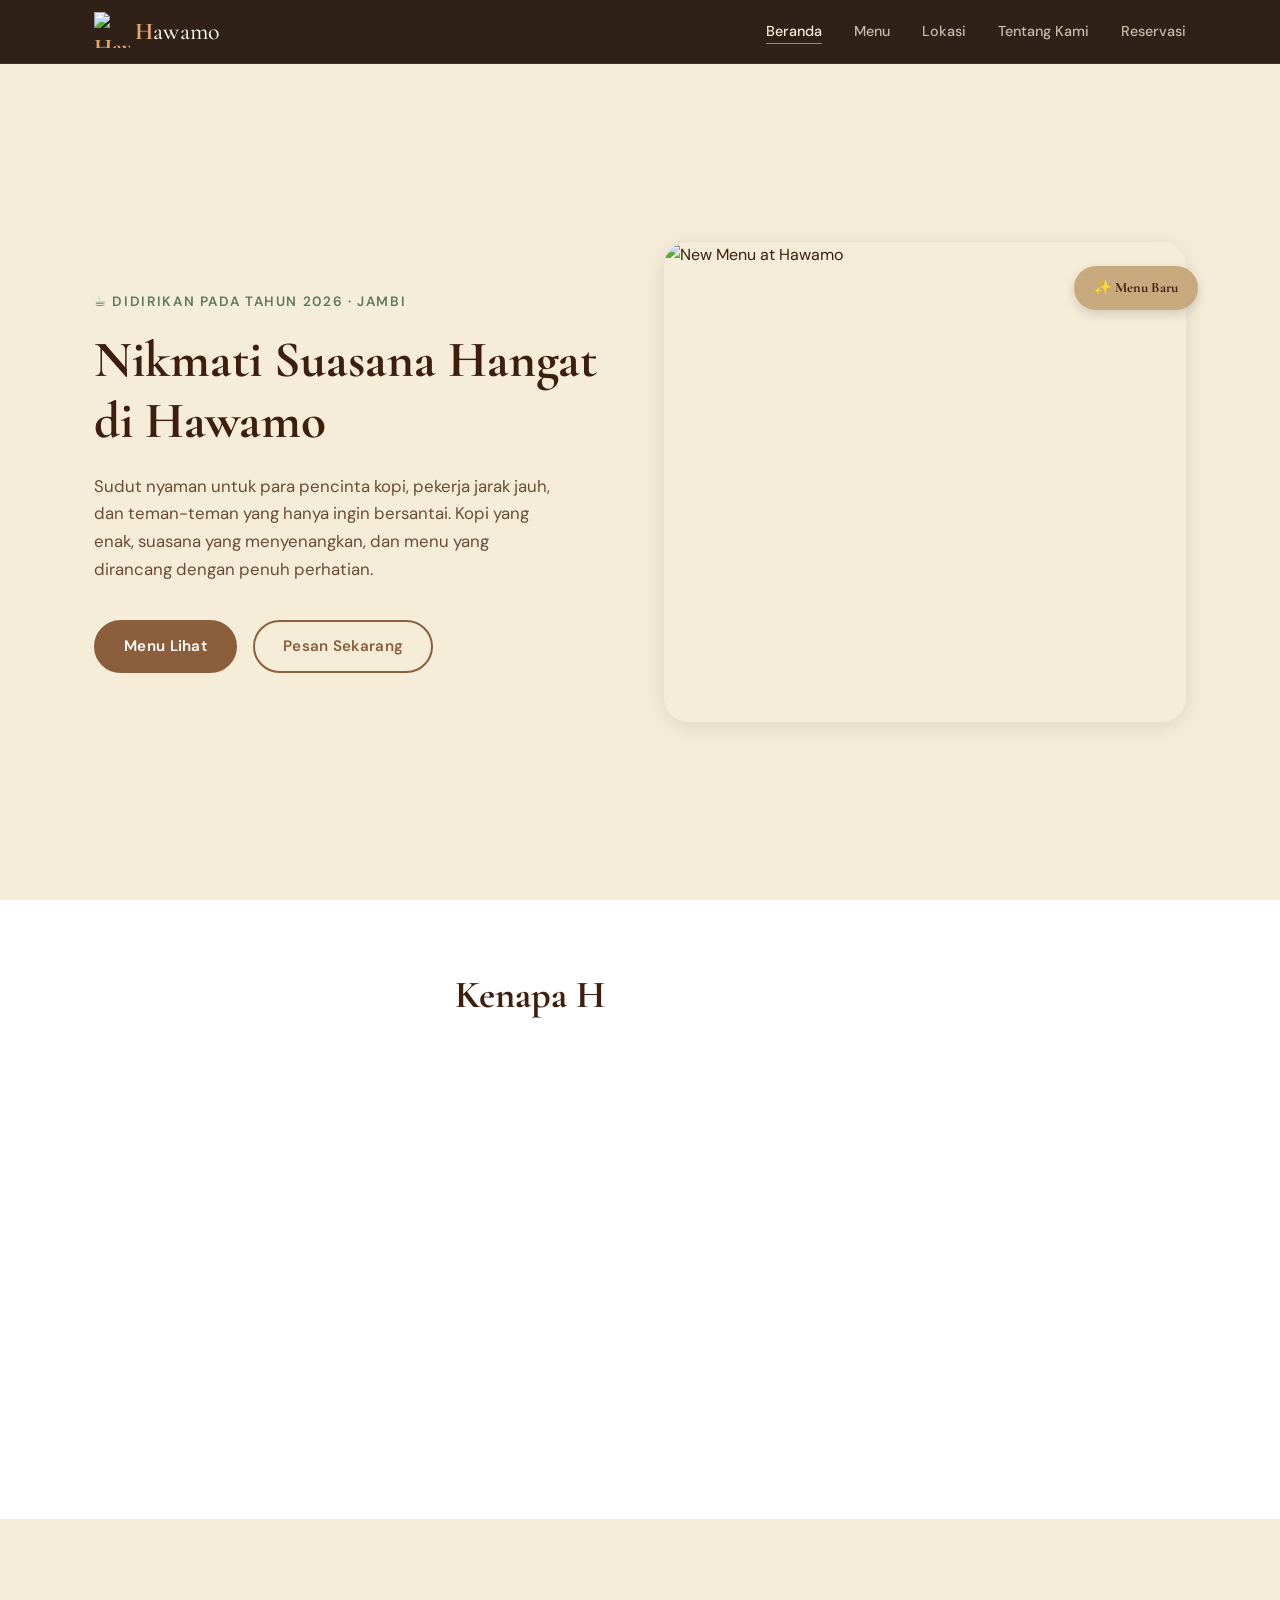
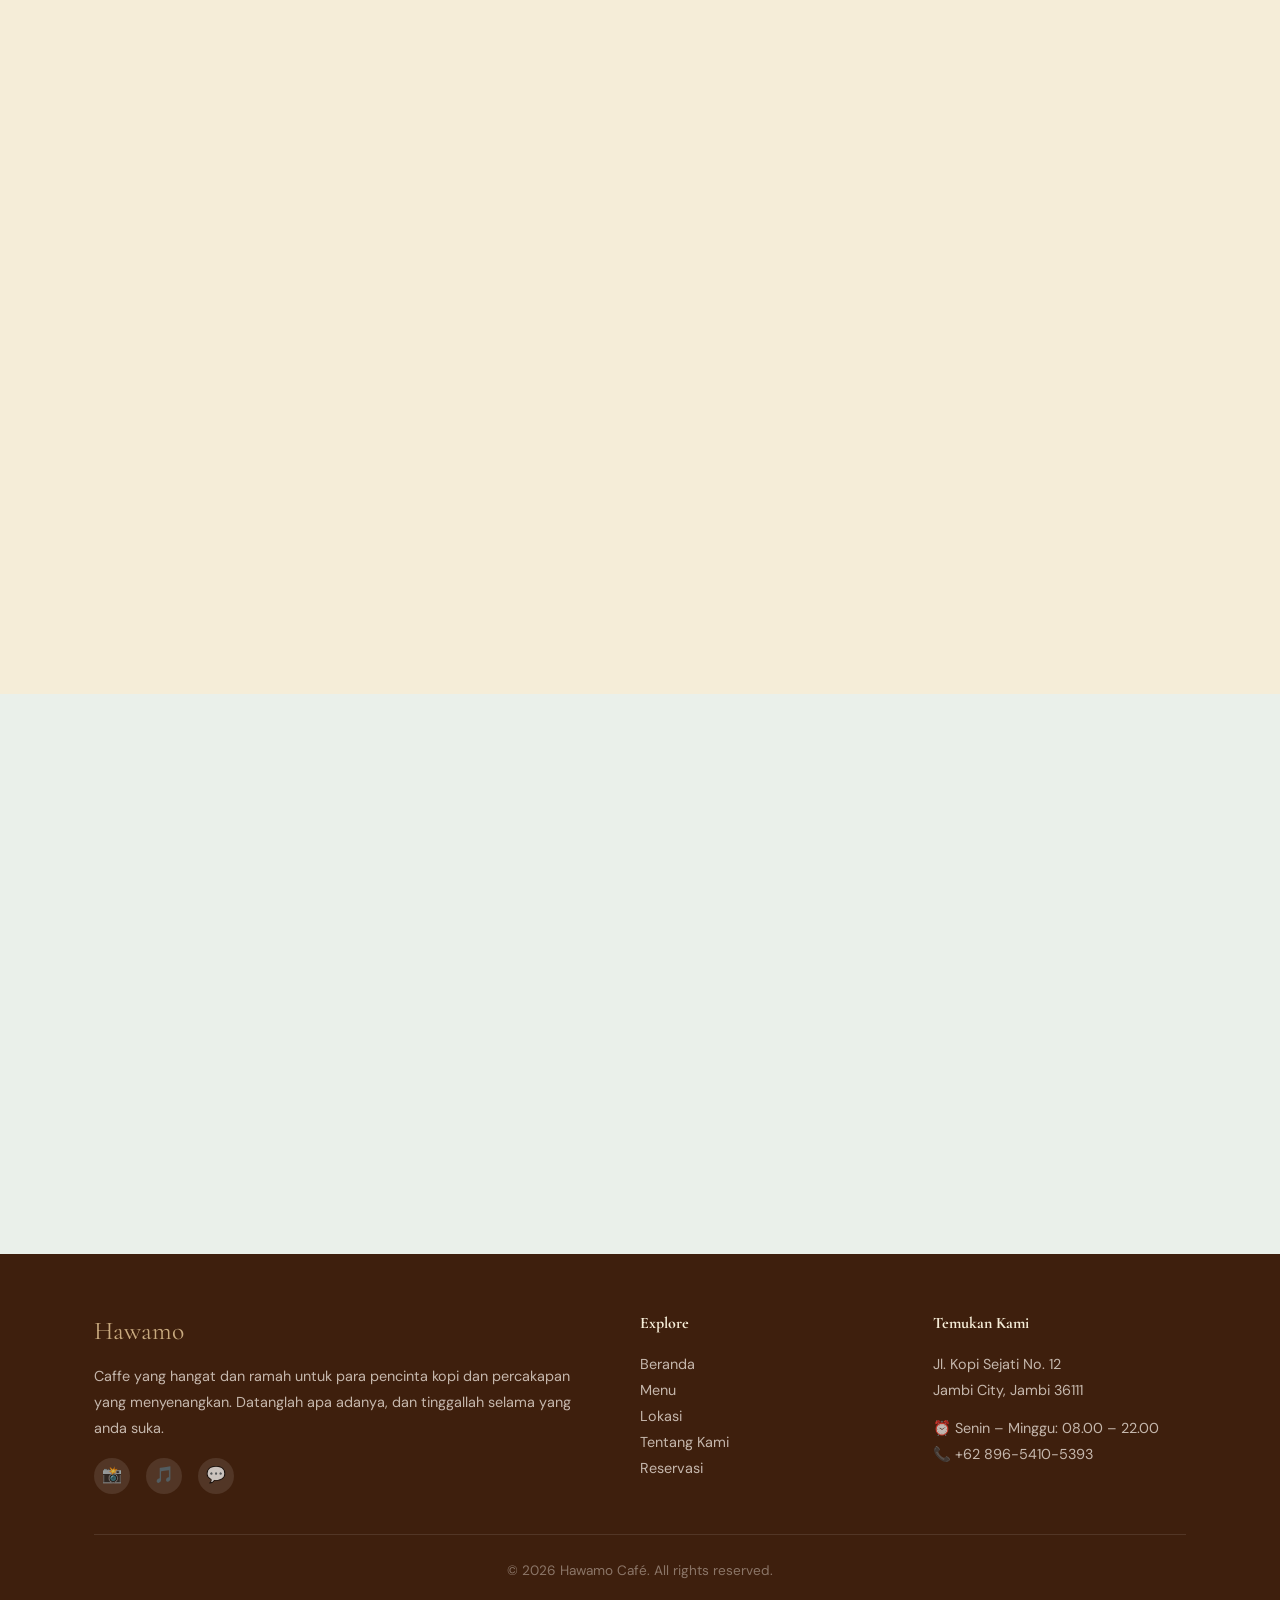
==== index.html @ 0315372f "Ubah bagian navbar" ====
<!DOCTYPE html>
<html lang="en">
<head>
  <meta charset="UTF-8" />
  <meta name="viewport" content="width=device-width, initial-scale=1.0" />
  <title>Hawamo Café — Home</title>
  <link rel="stylesheet" href="style.css" />
  <link rel="icon" href="assets/hawamo.png" type="icon">
  <link rel="preconnect" href="https://fonts.googleapis.com" />
  <link rel="preconnect" href="https://fonts.gstatic.com" crossorigin />
  <link href="https://fonts.googleapis.com/css2?family=Cormorant+Garamond:ital,wght@0,400;0,600;0,700;1,400;1,600&family=DM+Sans:wght@300;400;500&display=swap" rel="stylesheet" />

</head>
<body>

  <!-- ===========================
       NAVBAR
       =========================== -->
  <!-- NAVBAR -->
  <nav class="navbar">
    <div class="container">
      <a href="index.html" class="nav-brand">
        <img src="assets/Logo Navbar.png" alt="Hawamo-Logo" class="nav-logo">
        H<span>awamo</span></a>
      <ul class="nav-links">
        <li><a href="index.html">Beranda</a></li>
        <li><a href="menu.html">Menu</a></li>
        <li><a href="location.html">Lokasi</a></li>
        <li><a href="about.html">Tentang Kami</a></li>
        <li><a href="reservations.html">Reservasi</a></li>
      </ul>
      <button class="nav-toggle" aria-label="Toggle navigation">
        <span></span><span></span><span></span>
      </button>
    </div>
  </nav>
  <!-- ===========================
       HERO SECTION
       =========================== -->
  <section style="background: var(--cream);">
    <div class="hero">
      <!-- Left: Text content -->
      <div class="hero-text">
        <p class="eyebrow">☕ Didirikan pada tahun 2026 · Jambi</p>
        <h1>Nikmati Suasana Hangat di Hawamo</h1>
        <p>Sudut nyaman untuk para pencinta kopi, pekerja jarak jauh, dan teman-teman yang hanya ingin bersantai. Kopi yang enak, suasana yang menyenangkan, dan menu yang dirancang dengan penuh perhatian.</p>
        <div class="hero-actions">
          <a href="menu.html" class="btn btn-primary">Menu Lihat</a>
          <a href="reservations.html" class="btn btn-outline">Pesan Sekarang</a>
        </div>
      </div>

      <!-- Right: Hero image -->
      <div class="hero-image">
        <!-- Placeholder image using a warm gradient tile -->
        <img
          src="https://images.unsplash.com/photo-1495474472287-4d71bcdd2085?w=700&q=80"
          alt="New Menu at Hawamo"
          loading="lazy"
        />
        <span class="hero-badge">✨ Menu Baru</span>
      </div>
    </div>
  </section>

  <!-- ===========================
       WHY CHOOSE HAWAMO
       =========================== -->
  <section class="section why-section">
    <div class="container">
      <h2 class="section-title reveal">Kenapa Harus Hawamo?</h2>
      <p class="section-subtitle reveal">Tiga alasan mengapa tamu kami terus kembali.</p>

      <div class="why-grid">
        <div class="why-card reveal">
          <div class="why-icon">☕</div>
          <h3>Kopi Berkualitas</h3>
          <p>Kami menggunakan biji kopi single-origin dari perkebunan lokal di Indonesia dan memanggangnya segar. Setiap cangkir diracik oleh barista terlatih kami untuk menghasilkan seduhan yang selalu prima.</p>
        </div>
        <div class="why-card reveal">
          <div class="why-icon">🛋️</div>
          <h3>Tempat Yang Nyaman</h3>
          <p>Baik Anda membutuhkan sudut tenang untuk bekerja serius atau bilik nyaman untuk mengobrol panjang, ruang dalam dan luar ruangan kami dirancang untuk membuat anda merasa seperti di rumah.</p>
        </div>
        <div class="why-card reveal">
          <div class="why-icon">🤵‍♂️</div>
          <h3>Pelayanan Yang Hangat</h3>
          <p>Pelayanan yang hangat dan penuh perhatian menjadi bagian dari pengalaman yang kami hadirkan. Kami siap memastikan setiap kunjungan Anda terasa nyaman, berkesan, dan selalu ingin diulangi.</p>
        </div>
      </div>
    </div>
  </section>

  <!-- ===========================
       FEATURED MENU
       =========================== -->
  <section class="section" style="background: var(--cream);">
    <div class="container">
      <h2 class="section-title reveal">Menu Unggulan</h2>
      <p class="section-subtitle reveal">Beberapa menu favorit yang selalu dipesan ulang oleh pelanggan kami.</p>

      <div class="menu-grid">
        <!-- Card 1 -->
        <div class="menu-card reveal">
          <img
            src="https://images.unsplash.com/photo-1509042239860-f550ce710b93?w=500&q=70"
            alt="Hawamo Signature Latte"
          />
          <div class="menu-card-body">
            <h3>Hawamo Signature Latte</h3>
            <p>Espresso dengan susu kukus dan saus karamel. Favorit kami sepanjang hari..</p>
            <span class="menu-price">Rp 35.000</span>
          </div>
        </div>

        <!-- Card 2 -->
        <div class="menu-card reveal">
          <img
            src="https://jakartapowdersupply.com/wp-content/uploads/2024/09/minuman-red-velvet-2.jpg"
            alt="Red Velvet Velvet Cream"
          />
          <div class="menu-card-body">
            <h3>Red Velvet Velvet Cream</h3>
            <p>Sensasi rasa kue red velvet yang mewah dengan sentuhan rasa cokelat tipis dan vanila, disajikan hangat atau dingin dengan tekstur yang creamy.</p>
            <span class="menu-price">Rp 36.000</span>
          </div>
        </div>

        <!-- Card 3 -->
        <div class="menu-card reveal">
          <img
            src="https://asset-a.grid.id/crop/0x0:0x0/700x465/photo/2020/01/22/1100494919.jpg"
            alt="Chicken Pesto Toast"
          />
          <div class="menu-card-body">
            <h3>Roti Panggang Ayam Pesto</h3>
            <p>Roti sourdough panggang dengan pesto herbal, irisan ayam, dan tomat ceri.</p>
            <span class="menu-price">Rp 45.000</span>
          </div>
        </div>
      </div>

      <div style="text-align:center; margin-top: 40px;">
        <a href="menu.html" class="btn btn-outline reveal">Lihat Menu Lengkap</a>
      </div>
    </div>
  </section>

  <!-- ===========================
       TESTIMONIALS
       =========================== -->
  <section class="section testimonials-section">
    <div class="container">
      <h2 class="section-title reveal">Apa Kata Para Tamu Kami</h2>
      <p class="section-subtitle reveal">Kata-kata jujur ​​dari pelanggan tetap.</p>

      <div class="testimonials-grid">
        <div class="testimonial-card reveal">
          <div class="stars">★★★★★</div>
          <p>"Hawamo telah menjadi tempat kerja favorit saya. Wi-Fi-nya cepat, kopinya enak sekali, dan stafnya selalu membuat saya merasa disambut dengan baik."</p>
          <div class="testimonial-author">
            <div class="author-avatar">R</div>
            <div>
              <div class="author-name">Rizky Pratama</div>
              <div class="author-sub">Remote worker</div>
            </div>
          </div>
        </div>

        <div class="testimonial-card reveal">
          <div class="stars">★★★★★</div>
          <p>"Matcha latte terbaik di kota — tak perlu diragukan lagi. Area luar ruangan yang nyaman sangat cocok untuk pagi yang sejuk. Saya mengajak teman-teman ke sini setiap akhir pekan."</p>
          <div class="testimonial-author">
            <div class="author-avatar">S</div>
            <div>
              <div class="author-name">Sari Dewi</div>
              <div class="author-sub">Regular guest</div>
            </div>
          </div>
        </div>

        <div class="testimonial-card reveal">
          <div class="stars">★★★★☆</div>
          <p>"Cold brew gula merahnya benar-benar bikin ketagihan. Menu makanannya juga terus bertambah — banyak sekali menu baru yang enak di musim ini!"</p>
          <div class="testimonial-author">
            <div class="author-avatar">A</div>
            <div>
              <div class="author-name">Ahmad Fauzi</div>
              <div class="author-sub">Food blogger</div>
            </div>
          </div>
        </div>
      </div>
    </div>
  </section>

  <!-- ===========================
       FOOTER
       =========================== -->
  <footer>
    <div class="container">
      <div class="footer-grid">
        <!-- Brand column -->
        <div>
          <div class="footer-brand-name">Hawamo</div>
          <p>Caffe yang hangat dan ramah untuk para pencinta kopi dan percakapan yang menyenangkan. Datanglah apa adanya, dan tinggallah selama yang anda suka.</p>
          <div class="social-links">
            <a href="#" aria-label="Instagram">📸</a>
            <a href="#" aria-label="TikTok">🎵</a>
            <a href="#" aria-label="WhatsApp">💬</a>
          </div>
        </div>

        <!-- Quick links -->
        <div>
          <h4>Explore</h4>
          <ul>
            <li><a href="index.html">Beranda</a></li>
            <li><a href="menu.html">Menu</a></li>
            <li><a href="location.html">Lokasi</a></li>
            <li><a href="about.html">Tentang Kami</a></li>
            <li><a href="reservations.html">Reservasi</a></li>
          </ul>
        </div>

        <!-- Contact info -->
        <div>
          <h4>Temukan Kami</h4>
          <p>Jl. Kopi Sejati No. 12<br/>Jambi City, Jambi 36111</p>
          <p style="margin-top:12px;">⏰ Senin – Minggu: 08.00 – 22.00</p>
          <p>📞 +62 896-5410-5393</p>
        </div>
      </div>

      <hr class="footer-divider" />
      <p class="footer-copy">© 2026 Hawamo Café. All rights reserved.</p>
    </div>
  </footer>

  <script src="script.js"></script>
</body>
</html>
---- style.css ----
/* ===========================
   HAWAMO CAFE — style.css
   Global styles, variables, layout
   =========================== */

/* --- Google Fonts --- */
@import url('https://fonts.googleapis.com/css2?family=Playfair+Display:wght@400;600;700&family=DM+Sans:wght@300;400;500;600&display=swap');

/* --- CSS Variables / Design Tokens --- */
:root {
  --cream:        #FFF8F1;
  --espresso:     #3E1F0D;
  --coffee:       #8B5E3C;
  --latte:        #C8A97E;
  --sage:         #5C7A5C;
  --sage-light:   #EAF0EA;
  --white:        #FFFFFF;
  --card-shadow:  0 4px 20px rgba(62, 31, 13, 0.10);
  --card-hover:   0 8px 32px rgba(62, 31, 13, 0.18);
  --radius:       12px;
  --radius-sm:    8px;
  /* --- Palet Warna Utama --- */
  --brown-deep:    #1E1008;   /* Hitam kopi, dipakai sebagai warna gelap utama */
  --brown-warm:    #5C2E0E;   /* Coklat kopi medium, untuk elemen brand */
  --brown-mid:     #8B4A1C;   /* Coklat tengah, untuk hover dan border */
  --amber:         #C8813A;   /* Aksen amber/emas, warna aksen utama */
  --amber-light:   #E4A96A;   /* Amber muda, untuk hover state aksen */
  --cream:         #F5EDD8;   /* Krem hangat, background utama halaman terang */
  --cream-dark:    #EDE0C4;   /* Krem lebih gelap, untuk section bergantian */
  --ivory:         #FBF7EF;   /* Putih gading, untuk card di atas background krem */
  --charcoal:      #2C1A0E;   /* Charcoal coklat, teks utama */
  --charcoal-soft: #4A3728;   /* Charcoal lebih lunak, untuk teks sekunder */
  --warm-gray:     #8C7B6B;   /* Abu hangat, untuk placeholder dan metadata */

  /* --- Warna Semantik (untuk komponen spesifik) --- */
  --section-dark-bg:  #1E1008;   /* Background section gelap (hero, featured, dsb) */
  --section-dark-text: #F5EDD8;  /* Teks di atas background gelap */
  --card-bg:          var(--ivory);
  --card-shadow:      0 4px 24px rgba(30, 16, 8, 0.10);
  --card-shadow-hover:0 12px 40px rgba(30, 16, 8, 0.18);
  --font-display: 'Cormorant Garamond', Georgia, serif;
  --font-body:    'DM Sans', system-ui, sans-serif;

  --nav-h:        64px;
}

/* --- Reset & Base --- */
*, *::before, *::after { box-sizing: border-box; margin: 0; padding: 0; }

html { scroll-behavior: smooth; }

body {
  font-family: var(--font-body);
  background-color: var(--cream);
  color: var(--espresso);
  line-height: 1.65;
  font-size: 16px;
}

img { display: block; width: 100%; object-fit: cover; }

a { text-decoration: none; color: inherit; }

ul { list-style: none; }

/* --- Typography helpers --- */
.display-font { font-family: var(--font-display); }

h1, h2, h3 { font-family: var(--font-display); line-height: 1.2; }

h1 { font-size: clamp(2rem, 5vw, 3.2rem); }
h2 { font-size: clamp(1.6rem, 3.5vw, 2.4rem); }
h3 { font-size: 1.2rem; }

p { color: #6B4C35; }

/* --- Buttons --- */
.btn {
  display: inline-block;
  padding: 12px 28px;
  border-radius: 50px;
  font-family: var(--font-body);
  font-size: 0.95rem;
  font-weight: 600;
  cursor: pointer;
  border: 2px solid transparent;
  transition: all 0.25s ease;
  letter-spacing: 0.02em;
}

.btn-primary {
  background: var(--coffee);
  color: var(--white);
  border-color: var(--coffee);
}
.btn-primary:hover {
  background: var(--espresso);
  border-color: var(--espresso);
  transform: translateY(-2px);
}

.btn-outline {
  background: transparent;
  color: var(--coffee);
  border-color: var(--coffee);
}
.btn-outline:hover {
  background: var(--coffee);
  color: var(--white);
  transform: translateY(-2px);
}

.btn-sage {
  background: var(--sage);
  color: var(--white);
  border-color: var(--sage);
}
.btn-sage:hover {
  background: #4A6449;
  border-color: #4A6449;
  transform: translateY(-2px);
}

/* --- Section wrapper --- */
.section {
  padding: 72px 0;
}
.container_firsh{
  max-width: 1140px;
  margin: 0 auto;
  padding: 0 24px;
}
.container {
  max-width: 1140px;
  margin: 0 auto;
  padding: 0 24px;
}

.section-title {
  text-align: center;
  margin-bottom: 12px;
}
.section-subtitle {
  text-align: center;
  color: #9A7055;
  margin-bottom: 48px;
  font-size: 1rem;
}

/* ===========================
   NAVBAR
   =========================== */
.navbar {
  position: sticky;
  top: 0;
  z-index: 1000;
  height: var(--nav-h);
  background-color: rgba(30, 16, 8, 0.92);
  backdrop-filter: blur(12px);
  border-bottom: 1px solid rgba(200, 129, 58, 0.15);
  display: flex;
  align-items: center;
}

.navbar .container {
  display: flex;
  align-items: center;
  justify-content: space-between;
  width: 100%;
}

.nav-brand {
  display: flex;
  font-family: var(--font-display);
  font-size: 1.5rem;
  font-weight: 700;
  color: var(--amber-light);
  letter-spacing: 0.01em;
}
.nav-logo{
  width: 36px;
  height: 36px;
  margin-right: 5px;
  object-fit: contain;
}
.nav-brand span { 
  color: var(--white); 
  font-weight: 450;
}

.nav-links {
  display: flex;
  gap: 32px;
  align-items: center;
}

.nav-links a {
  font-size: 0.9rem;
  font-weight: 500;
  color: rgba(245, 237, 216, 0.75);
  position: relative;
  padding-bottom: 4px;
  transition: color 0.2s;
}
/* Underline hover effect */
.nav-links a::after {
  content: '';
  position: absolute;
  bottom: 0; 
  left: 0;
  width: 100%; 
  height: 1px;
  background: var(--amber);
  border-radius: 1px;
  transition: transform 0.25s ease;
  transform: scaleX(0);
  transform-origin: center;
}
.nav-links a:hover,
.nav-links a.active { color: var(--cream); }
.nav-links a:hover::after,
.nav-links a.active::after { transform: scaleX(1); }

/* Hamburger (mobile) */
.nav-toggle {
  display: none;
  flex-direction: column;
  gap: 5px;
  cursor: pointer;
  padding: 6px;
  background: none;
  border: none;
}
.nav-toggle span {
  display: block;
  width: 24px; height: 2px;
  background: var(--espresso);
  border-radius: 2px;
  transition: all 0.3s ease;
}

/* ===========================
   HERO (index.html)
   =========================== */
.hero {
  min-height: calc(100vh - var(--nav-h));
  display: grid;
  grid-template-columns: 1fr 1fr;
  align-items: center;
  gap: 48px;
  padding: 80px 24px;
  max-width: 1140px;
  margin: 0 auto;
}

.hero-text { animation: fadeInUp 0.7s ease both; }
.hero-text .eyebrow {
  font-size: 0.85rem;
  font-weight: 600;
  letter-spacing: 0.12em;
  text-transform: uppercase;
  color: var(--sage);
  margin-bottom: 16px;
}
.hero-text h1 { margin-bottom: 20px; color: var(--espresso); }
.hero-text p  { margin-bottom: 36px; font-size: 1.05rem; max-width: 460px; }

.hero-actions { display: flex; gap: 16px; flex-wrap: wrap; }

.hero-image {
  animation: fadeInRight 0.9s ease both;
  position: relative;
}
.hero-image img {
  border-radius: 24px;
  height: 480px;
  object-fit: cover;
  box-shadow: var(--card-shadow);
}
/* "New Menu" badge */
.hero-badge {
  position: absolute;
  top: 24px; right: -12px;
  background: var(--latte);
  color: var(--espresso);
  font-family: var(--font-display);
  font-size: 0.9rem;
  font-weight: 700;
  padding: 10px 20px;
  border-radius: 50px;
  box-shadow: 0 4px 12px rgba(0,0,0,0.15);
  white-space: nowrap;
}

/* ===========================
   WHY CHOOSE (index.html)
   =========================== */
.why-section { background: var(--white); }

.why-grid {
  display: grid;
  grid-template-columns: repeat(3, 1fr);
  gap: 28px;
}

.why-card {
  background: var(--cream);
  border-radius: var(--radius);
  padding: 36px 28px;
  text-align: center;
  transition: transform 0.25s, box-shadow 0.25s;
}
.why-card:hover {
  transform: translateY(-6px);
  box-shadow: var(--card-hover);
}
.why-icon {
  font-size: 2.4rem;
  margin-bottom: 16px;
}
.why-card h3 { margin-bottom: 10px; }

/* ===========================
   MENU CARDS (shared)
   =========================== */
.menu-grid {
  display: grid;
  grid-template-columns: repeat(3, 1fr);
  gap: 28px;
}

.menu-card {
  background: var(--white);
  border-radius: var(--radius);
  overflow: hidden;
  box-shadow: var(--card-shadow);
  transition: transform 0.25s, box-shadow 0.25s;
}
.menu-card:hover {
  transform: translateY(-6px);
  box-shadow: var(--card-hover);
}
.menu-card img {
  height: 200px;
  object-fit: cover;
}
.menu-card-body {
  padding: 20px;
}
.menu-card-body h3 { margin-bottom: 6px; }
.menu-card-body p  { font-size: 0.9rem; margin-bottom: 12px; }
.menu-price {
  font-family: var(--font-display);
  font-size: 1.1rem;
  font-weight: 700;
  color: var(--coffee);
}

/* ===========================
   TESTIMONIALS (index.html)
   =========================== */
.testimonials-section { background: var(--sage-light); }

.testimonials-grid {
  display: grid;
  grid-template-columns: repeat(3, 1fr);
  gap: 24px;
}
.testimonial-card {
  background: var(--white);
  border-radius: var(--radius);
  padding: 28px;
  box-shadow: var(--card-shadow);
}
.testimonial-card .stars { color: var(--latte); margin-bottom: 12px; font-size: 1.1rem; }
.testimonial-card p { font-size: 0.95rem; margin-bottom: 16px; }
.testimonial-author {
  display: flex;
  align-items: center;
  gap: 12px;
}
.author-avatar {
  width: 40px; height: 40px;
  border-radius: 50%;
  background: var(--latte);
  display: flex; align-items: center; justify-content: center;
  font-family: var(--font-display);
  font-weight: 700;
  color: var(--espresso);
  flex-shrink: 0;
}
.author-name { font-weight: 600; font-size: 0.9rem; }
.author-sub  { font-size: 0.8rem; color: #9A7055; }

/* ===========================
   FOOTER
   =========================== */
footer {
  background: var(--espresso);
  color: rgba(255,248,241,0.8);
  padding: 56px 0 28px;
}
.footer-grid {
  display: grid;
  grid-template-columns: 2fr 1fr 1fr;
  gap: 40px;
  margin-bottom: 40px;
}
footer h4 {
  font-family: var(--font-display);
  color: var(--cream);
  margin-bottom: 16px;
  font-size: 1rem;
}
.footer-brand-name {
  font-family: var(--font-display);
  font-size: 1.6rem;
  color: var(--latte);
  margin-bottom: 12px;
}
footer p, footer li { font-size: 0.9rem; line-height: 1.8; color: rgba(255,248,241,0.7); }
footer a { color: rgba(255,248,241,0.7); transition: color 0.2s; }
footer a:hover { color: var(--latte); }
.social-links { display: flex; gap: 16px; margin-top: 16px; }
.social-links a {
  width: 36px; height: 36px;
  background: rgba(255,255,255,0.1);
  border-radius: 50%;
  display: flex; align-items: center; justify-content: center;
  font-size: 1rem;
  transition: background 0.2s;
}
.social-links a:hover { background: var(--coffee); }
.footer-divider {
  border: none;
  border-top: 1px solid rgba(255,255,255,0.1);
  margin-bottom: 24px;
}
.footer-copy { text-align: center; font-size: 0.85rem; color: rgba(255,248,241,0.4); }

/* ===========================
   PAGE HEADER (inner pages)
   =========================== */
.page-header {
  background: linear-gradient(135deg, var(--espresso) 0%, #5C2E10 100%);
  color: var(--cream);
  text-align: center;
  padding: 72px 24px;
}
.page-header h1 { color: var(--cream); margin-bottom: 12px; }
.page-header p  { color: rgba(255,248,241,0.75); font-size: 1.05rem; }

/* ===========================
   MENU PAGE
   =========================== */
.filter-bar {
  display: flex;
  gap: 12px;
  justify-content: center;
  flex-wrap: wrap;
  margin-bottom: 48px;
}
.filter-btn {
  padding: 8px 22px;
  border-radius: 50px;
  border: 2px solid var(--coffee);
  background: transparent;
  color: var(--coffee);
  font-family: var(--font-body);
  font-size: 0.9rem;
  font-weight: 500;
  cursor: pointer;
  transition: all 0.2s;
}
.filter-btn:hover,
.filter-btn.active {
  background: var(--coffee);
  color: var(--white);
}

/* hide cards when filtered */
.menu-card[hidden] { display: none; }

/* ===========================
   LOCATION PAGE
   =========================== */
.map-container.image-map-wrapper {
  border-radius: var(--radius);
  overflow: hidden;
  box-shadow: var(--card-shadow);
  height: 400px;
  background: #e9e3db;
  display: flex; align-items: center; justify-content: center;
  color: #9A7055;
  font-family: var(--font-display);
  font-size: 1.1rem;
  border: 2px dashed var(--latte);
  margin-bottom: 56px;
}

.image-map {
  width: 100%;
  height: 100%;
  object-fit: cover;
  display: block;
}

.pin-1,
.pin-2,
.pin-3 {
  position: absolute;
  z-index: 5;
  padding: 0;
  border: none;
  background: transparent;
  color: #d93025;
  font-size: 36px;
  line-height: 1;
  cursor: pointer;
  transform: translate(-50%, -100%);
  transition: transform 0.25s ease, filter 0.25s ease;
  filter: drop-shadow(0 6px 8px rgba(0, 0, 0, 0.28));
}

.pin-1:hover,
.pin-2:hover,
.pin-3:hover {
  transform: translate(-50%, -120%);
  filter: drop-shadow(0 10px 12px rgba(0, 0, 0, 0.35));
}

.pin-label {
  position: absolute;
  left: 50%;
  top: 100%;
  transform: translateX(-50%);
  margin-top: 6px;
  background: var(--white);
  color: var(--espresso);
  font-family: var(--font-body);
  font-size: 0.78rem;
  font-weight: 600;
  white-space: nowrap;
  padding: 5px 10px;
  border-radius: 999px;
  box-shadow: var(--card-shadow);
  opacity: 0;
  pointer-events: none;
  transition: opacity 0.2s ease, margin-top 0.2s ease;
}

.pin-1:hover .pin-label,
.pin-2:hover .pin-label,
.pin-3:hover .pin-label {
  opacity: 1;
  margin-top: 10px;
}

.pin-1 {
  top: 31%;
  left: 61%;
}

.pin-2 {
  top: 24%;
  left: 44%;
}

.pin-3 {
  top: 65%;
  left: 36%;
}
.area-grid {
  display: grid;
  grid-template-columns: repeat(4, 1fr);
  gap: 20px;
  margin-bottom: 56px;
}
.area-card {
  background: var(--white);
  border-radius: var(--radius);
  padding: 28px 20px;
  text-align: center;
  box-shadow: var(--card-shadow);
  cursor: pointer;
  transition: transform 0.25s, box-shadow 0.25s;
}
.area-card:hover {
  transform: translateY(-5px);
  box-shadow: var(--card-hover);
}
.area-icon { font-size: 2.2rem; margin-bottom: 12px; }
.area-card h3 { font-size: 1rem; }

.info-grid {
  display: grid;
  grid-template-columns: repeat(3, 1fr);
  gap: 24px;
  align-items: start;
}
.info-card {
  background: var(--white);
  border-radius: var(--radius);
  padding: 28px;
  box-shadow: var(--card-shadow);
}
.info-card .info-icon { font-size: 1.8rem; margin-bottom: 12px; }
.info-card h3 { margin-bottom: 12px; font-size: 1.05rem; }
.info-card p, .info-card li { font-size: 0.9rem; line-height: 1.8; }

/* --- Modal --- */
.modal-overlay {
  position: fixed;
  inset: 0;
  background: rgba(30, 10, 0, 0.55);
  display: flex; align-items: center; justify-content: center;
  z-index: 9999;
  opacity: 0;
  pointer-events: none;
  transition: opacity 0.25s;
}
.modal-overlay.open {
  opacity: 1;
  pointer-events: all;
}
.modal {
  background: var(--white);
  border-radius: var(--radius);
  padding: 40px;
  max-width: 480px;
  width: calc(100% - 48px);
  position: relative;
  transform: translateY(16px);
  transition: transform 0.25s;
}
.modal-overlay.open .modal { transform: translateY(0); }
.modal-close {
  position: absolute;
  top: 16px; right: 16px;
  background: var(--cream);
  border: none;
  width: 32px; height: 32px;
  border-radius: 50%;
  font-size: 1.1rem;
  cursor: pointer;
  display: flex; align-items: center; justify-content: center;
  transition: background 0.2s;
}
.modal-close:hover { background: #eadfd5; }
.modal-icon  { font-size: 2.5rem; margin-bottom: 16px; }
.modal h3    { margin-bottom: 12px; }
.modal p     { font-size: 0.95rem; color: #6B4C35; }

/* ===========================
   ABOUT PAGE
   =========================== */
.about-intro {
  display: grid;
  grid-template-columns: 1fr 1fr;
  align-items: center;
  position: relative;
  min-height: 600px;
  overflow: hidden;
}
.about-image {
  grid-column: 1 / -1;
  grid-row: 1;
  justify-self: end;
  width: 100%;
  height: 600px;
  position: relative;
  overflow: hidden;
  border-radius: 24px;
  z-index: 1;
}
.about-img {
  width: 100%;
  height: 100%;
  object-position: center;
  border-radius: 24px;
  object-fit: cover;
  box-shadow: var(--card-hover);
  display: block;
}

/* Gradasi putih di kiri gambar */
.about-image::before {
  content: "";
  position: absolute;
  inset: 0;
  z-index: 2;
  pointer-events: none;

  background: linear-gradient(
    to right,
    var(--cream) 0%,
    rgba(255, 248, 241, 0.97) 10%,
    rgba(255, 248, 241, 0.78) 25%,
    rgba(255, 248, 241, 0) 40%
  );
}

.vision-mission {
  display: grid;
  grid-template-columns: 1fr 1fr;
  gap: 28px;
  margin-top: 48px;
}
.vm-card {
  background: var(--white);
  border-radius: var(--radius);
  padding: 32px;
  box-shadow: var(--card-shadow);
  border-top: 4px solid var(--coffee);
}
.vm-card.mission { border-top-color: var(--sage); }
.vm-card h3 { margin-bottom: 12px; }

.values-grid {
  display: grid;
  grid-template-columns: repeat(4, 1fr);
  gap: 24px;
  margin-top: 48px;
}
.value-card {
  background: var(--white);
  border-radius: var(--radius);
  padding: 32px 24px;
  text-align: center;
  box-shadow: var(--card-shadow);
  transition: transform 0.25s;
}
.value-card:hover { transform: translateY(-5px); }
.value-icon { font-size: 2.2rem; margin-bottom: 12px; }
.value-card h3 { font-size: 1rem; margin-bottom: 8px; }
.value-card p  { font-size: 0.88rem; }

/* ===========================
   RESERVATIONS PAGE
   =========================== */
.reservation-wrap {
  display: grid;
  grid-template-columns: 1fr 1.6fr;
  gap: 56px;
  align-items: start;
}
.reservation-info h2 { margin-bottom: 16px; }
.reservation-info p  { margin-bottom: 24px; }

.res-detail {
  display: flex;
  gap: 12px;
  align-items: flex-start;
  margin-bottom: 16px;
  font-size: 0.9rem;
}
.res-detail .res-icon { font-size: 1.2rem; flex-shrink: 0; margin-top: 1px; }

/* Form */
.res-form-card {
  background: var(--white);
  border-radius: var(--radius);
  padding: 40px;
  box-shadow: var(--card-shadow);
}
.form-row {
  display: grid;
  grid-template-columns: 1fr 1fr;
  gap: 20px;
}
.form-group {
  margin-bottom: 20px;
  display: flex;
  flex-direction: column;
}
.form-group span{
  color: red;
}
.form-group label {
  font-size: 0.88rem;
  font-weight: 600;
  margin-bottom: 6px;
  color: var(--espresso);
}
.form-group input,
.form-group textarea,
.form-group select {
  padding: 12px 16px;
  border: 1.5px solid #E0CFC0;
  border-radius: var(--radius-sm);
  font-family: var(--font-body);
  font-size: 0.95rem;
  color: var(--espresso);
  background: var(--cream);
  outline: none;
  transition: border-color 0.2s;
}
.form-group input:focus,
.form-group textarea:focus,
.form-group select:focus {
  border-color: var(--coffee);
}
.form-group textarea { resize: vertical; min-height: 100px; }
.form-group.full { grid-column: 1 / -1; }

/* Inline validation error */
.form-error {
  font-size: 0.8rem;
  color: #c0392b;
  margin-top: 4px;
  display: none;
}
.form-group.has-error input,
.form-group.has-error textarea {
  border-color: #c0392b;
}
.form-group.has-error .form-error { display: block; }

/* Success message */
.success-message {
  display: none;
  background: var(--sage-light);
  border: 1.5px solid var(--sage);
  border-radius: var(--radius);
  padding: 28px;
  text-align: center;
  margin-top: 20px;
}
.success-message.show { display: block; }
.success-message .success-icon { font-size: 2.5rem; margin-bottom: 12px; }
.success-message h3 { color: var(--sage); margin-bottom: 8px; }
.success-message p  { font-size: 0.95rem; }

/* ===========================
   ANIMATIONS
   =========================== */
@keyframes fadeInUp {
  from { opacity: 0; transform: translateY(24px); }
  to   { opacity: 1; transform: translateY(0); }
}
@keyframes fadeInRight {
  from { opacity: 0; transform: translateX(24px); }
  to   { opacity: 1; transform: translateX(0); }
}

/* Scroll reveal helper */
.reveal {
  opacity: 0;
  transform: translateY(20px);
  transition: opacity 0.55s ease, transform 0.55s ease;
}
.reveal.visible {
  opacity: 1;
  transform: translateY(0);
}

/* ===========================
   RESPONSIVE — TABLET & MOBILE
   =========================== */
@media (max-width: 900px) {
  .hero             { grid-template-columns: 1fr; text-align: center; }
  .hero-image       { order: -1; }
  .hero-image img   { height: 320px; }
  .hero-badge       { right: 12px; }
  .hero-actions     { justify-content: center; }
  .hero-text p      { margin: 0 auto 36px; }

  .why-grid         { grid-template-columns: repeat(2, 1fr); }
  .menu-grid        { grid-template-columns: repeat(2, 1fr); }
  .testimonials-grid{ grid-template-columns: 1fr; }
  .footer-grid      { grid-template-columns: 1fr 1fr; }

  .area-grid        { grid-template-columns: repeat(2, 1fr); }
  .info-grid        { grid-template-columns: 1fr; }

  .about-intro      { grid-template-columns: 1fr; }
  .values-grid      { grid-template-columns: repeat(2, 1fr); }
  .vision-mission   { grid-template-columns: 1fr; }

  .reservation-wrap { grid-template-columns: 1fr; }
  .form-row         { grid-template-columns: 1fr; }
}

@media (max-width: 600px) {
  .nav-links {
    position: fixed;
    top: var(--nav-h); left: 0; right: 0;
    background: var(--cream);
    flex-direction: column;
    gap: 0;
    border-bottom: 1px solid rgba(200,169,126,0.3);
    transform: translateY(-120%);
    transition: transform 0.3s ease;
    z-index: 999;
  }
  .nav-links.open { transform: translateY(0); }
  .nav-links a {
    display: block;
    padding: 16px 24px;
    border-bottom: 1px solid rgba(200,169,126,0.15);
  }
  .nav-links a::after { display: none; }
  .nav-toggle { display: flex; }

  .why-grid     { grid-template-columns: 1fr; }
  .menu-grid    { grid-template-columns: 1fr; }
  .footer-grid  { grid-template-columns: 1fr; }
  .area-grid    { grid-template-columns: repeat(2, 1fr); }
  .values-grid  { grid-template-columns: repeat(2, 1fr); }
  .res-form-card{ padding: 24px; }
  .form-row     { grid-template-columns: 1fr; }
  .section      { padding: 48px 0; }
}

@media (prefers-reduced-motion: reduce) {
  *, *::before, *::after { animation-duration: 0.01ms !important; transition-duration: 0.01ms !important; }
}
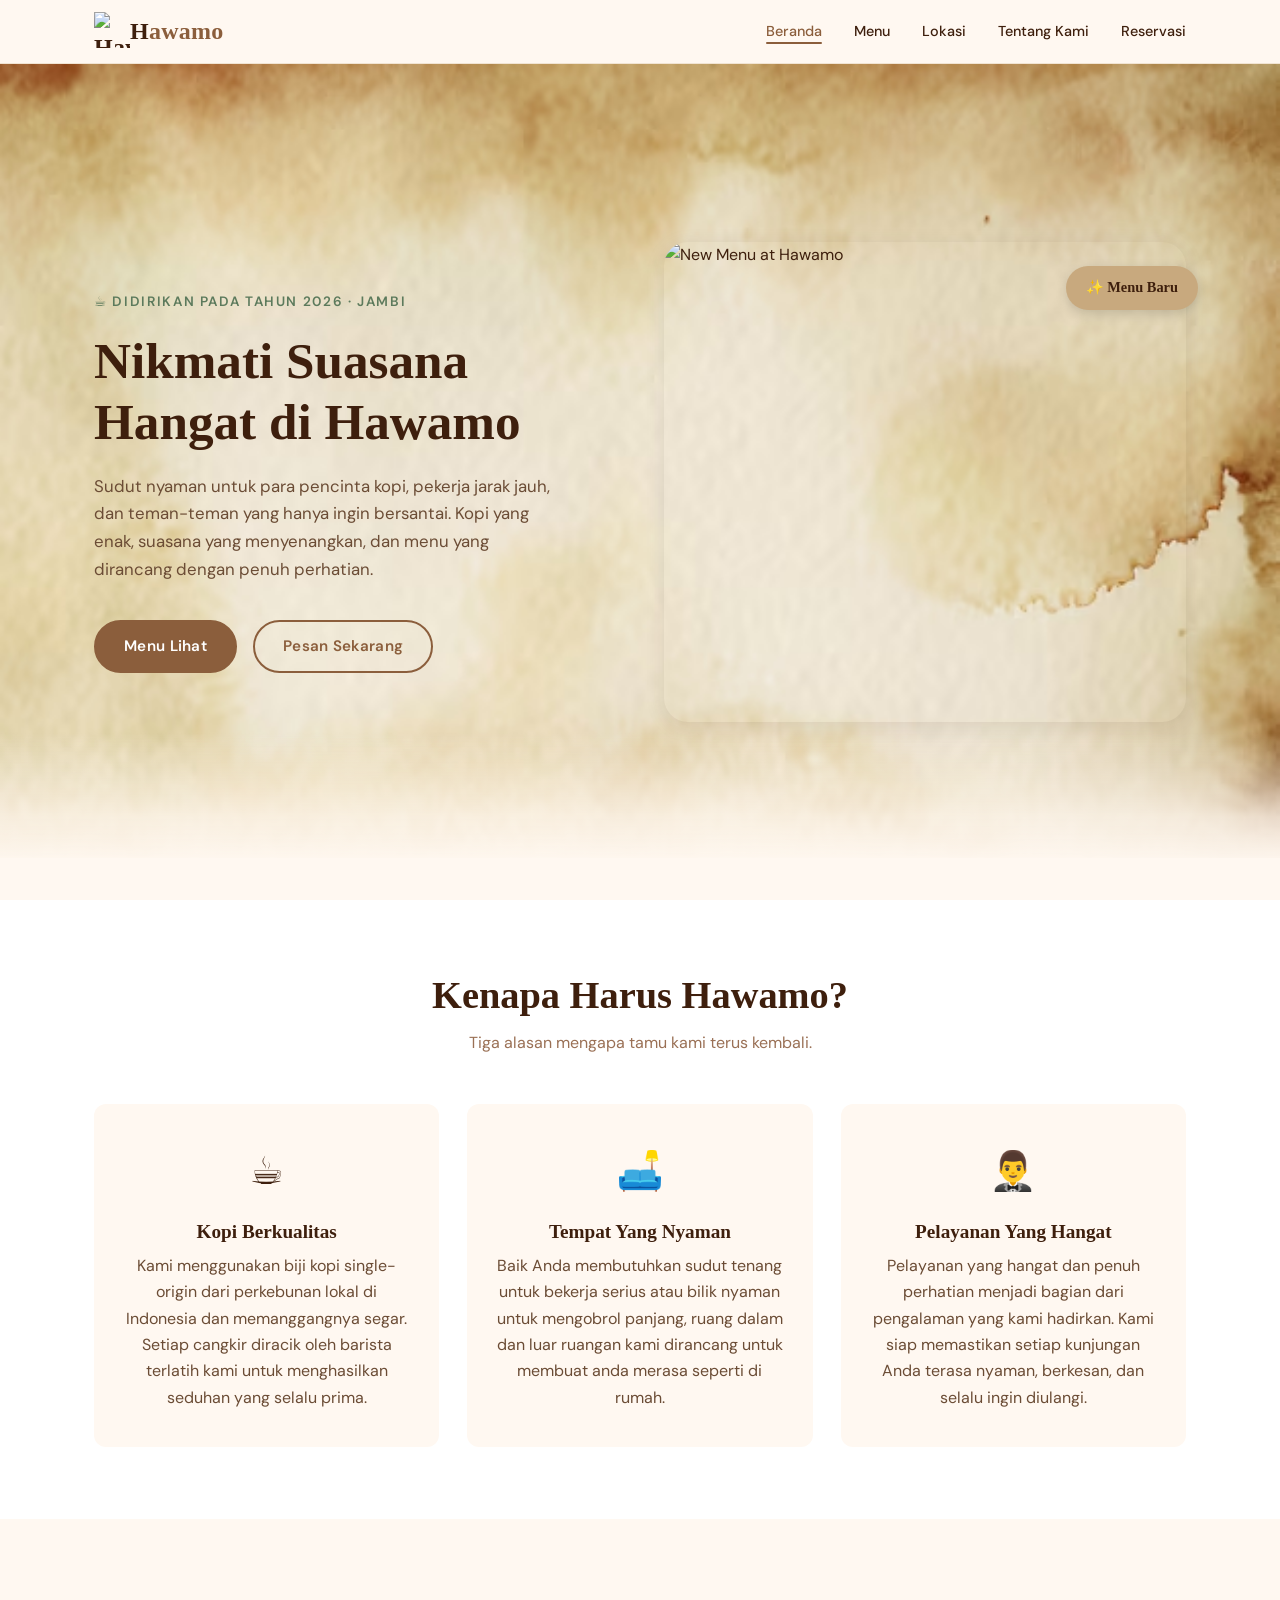
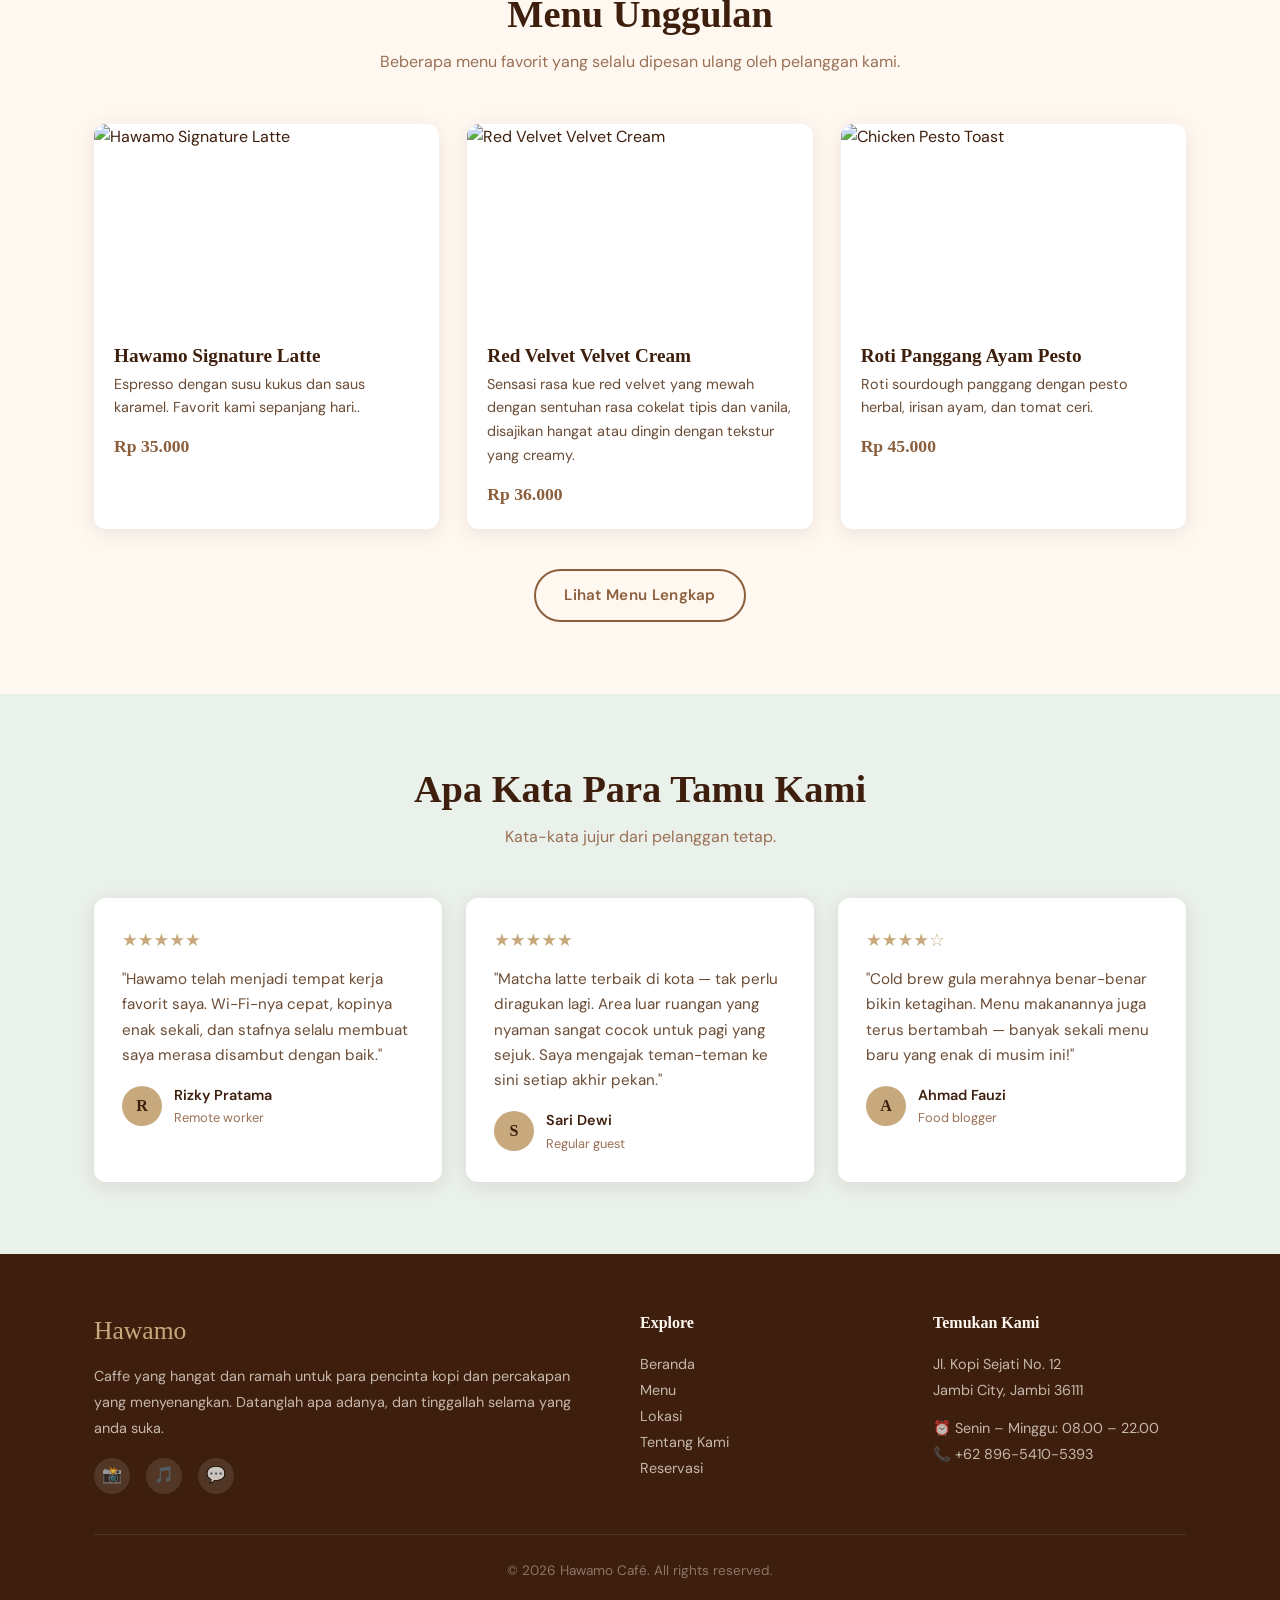
==== commit fba087ef: "ganti bg" ====
--- a/index.html
+++ b/index.html
@@ -6,9 +6,6 @@
   <title>Hawamo Café — Home</title>
   <link rel="stylesheet" href="style.css" />
   <link rel="icon" href="assets/hawamo.png" type="icon">
-  <link rel="preconnect" href="https://fonts.googleapis.com" />
-  <link rel="preconnect" href="https://fonts.gstatic.com" crossorigin />
-  <link href="https://fonts.googleapis.com/css2?family=Cormorant+Garamond:ital,wght@0,400;0,600;0,700;1,400;1,600&family=DM+Sans:wght@300;400;500&display=swap" rel="stylesheet" />
 
 </head>
 <body>
@@ -16,12 +13,11 @@
   <!-- ===========================
        NAVBAR
        =========================== -->
-  <!-- NAVBAR -->
   <nav class="navbar">
     <div class="container">
       <a href="index.html" class="nav-brand">
-        <img src="assets/Logo Navbar.png" alt="Hawamo-Logo" class="nav-logo">
-        H<span>awamo</span></a>
+        <img src="assets/hawamo.png" alt="Hawamo-Logo" class="nav-logo">
+        <span class="brand-name"></span>H<span>awamo</span></a>
       <ul class="nav-links">
         <li><a href="index.html">Beranda</a></li>
         <li><a href="menu.html">Menu</a></li>
@@ -29,15 +25,18 @@
         <li><a href="about.html">Tentang Kami</a></li>
         <li><a href="reservations.html">Reservasi</a></li>
       </ul>
+      <!-- Hamburger button for mobile -->
       <button class="nav-toggle" aria-label="Toggle navigation">
         <span></span><span></span><span></span>
       </button>
     </div>
   </nav>
+
   <!-- ===========================
        HERO SECTION
        =========================== -->
-  <section style="background: var(--cream);">
+  <section class="bg_hero" style="background: url('assets/bgkopi2.avif'); 
+  background-size: cover; position: relative; ">
     <div class="hero">
       <!-- Left: Text content -->
       <div class="hero-text">
--- a/style.css
+++ b/style.css
@@ -19,26 +19,8 @@
   --card-hover:   0 8px 32px rgba(62, 31, 13, 0.18);
   --radius:       12px;
   --radius-sm:    8px;
-  /* --- Palet Warna Utama --- */
-  --brown-deep:    #1E1008;   /* Hitam kopi, dipakai sebagai warna gelap utama */
-  --brown-warm:    #5C2E0E;   /* Coklat kopi medium, untuk elemen brand */
-  --brown-mid:     #8B4A1C;   /* Coklat tengah, untuk hover dan border */
-  --amber:         #C8813A;   /* Aksen amber/emas, warna aksen utama */
-  --amber-light:   #E4A96A;   /* Amber muda, untuk hover state aksen */
-  --cream:         #F5EDD8;   /* Krem hangat, background utama halaman terang */
-  --cream-dark:    #EDE0C4;   /* Krem lebih gelap, untuk section bergantian */
-  --ivory:         #FBF7EF;   /* Putih gading, untuk card di atas background krem */
-  --charcoal:      #2C1A0E;   /* Charcoal coklat, teks utama */
-  --charcoal-soft: #4A3728;   /* Charcoal lebih lunak, untuk teks sekunder */
-  --warm-gray:     #8C7B6B;   /* Abu hangat, untuk placeholder dan metadata */
-
-  /* --- Warna Semantik (untuk komponen spesifik) --- */
-  --section-dark-bg:  #1E1008;   /* Background section gelap (hero, featured, dsb) */
-  --section-dark-text: #F5EDD8;  /* Teks di atas background gelap */
-  --card-bg:          var(--ivory);
-  --card-shadow:      0 4px 24px rgba(30, 16, 8, 0.10);
-  --card-shadow-hover:0 12px 40px rgba(30, 16, 8, 0.18);
-  --font-display: 'Cormorant Garamond', Georgia, serif;
+
+  --font-display: 'Playfair Display', Georgia, serif;
   --font-body:    'DM Sans', system-ui, sans-serif;
 
   --nav-h:        64px;
@@ -155,9 +137,9 @@
   top: 0;
   z-index: 1000;
   height: var(--nav-h);
-  background-color: rgba(30, 16, 8, 0.92);
-  backdrop-filter: blur(12px);
-  border-bottom: 1px solid rgba(200, 129, 58, 0.15);
+  background: rgba(255, 248, 241, 0.96);
+  backdrop-filter: blur(8px);
+  border-bottom: 1px solid rgba(200, 169, 126, 0.25);
   display: flex;
   align-items: center;
 }
@@ -174,19 +156,15 @@
   font-family: var(--font-display);
   font-size: 1.5rem;
   font-weight: 700;
-  color: var(--amber-light);
+  color: var(--espresso);
   letter-spacing: 0.01em;
 }
 .nav-logo{
   width: 36px;
   height: 36px;
-  margin-right: 5px;
   object-fit: contain;
 }
-.nav-brand span { 
-  color: var(--white); 
-  font-weight: 450;
-}
+.nav-brand span { color: var(--coffee); }
 
 .nav-links {
   display: flex;
@@ -197,7 +175,7 @@
 .nav-links a {
   font-size: 0.9rem;
   font-weight: 500;
-  color: rgba(245, 237, 216, 0.75);
+  color: var(--espresso);
   position: relative;
   padding-bottom: 4px;
   transition: color 0.2s;
@@ -206,20 +184,16 @@
 .nav-links a::after {
   content: '';
   position: absolute;
-  bottom: 0; 
-  left: 0;
-  width: 100%; 
-  height: 1px;
-  background: var(--amber);
-  border-radius: 1px;
-  transition: transform 0.25s ease;
-  transform: scaleX(0);
-  transform-origin: center;
+  bottom: 0; left: 0;
+  width: 0; height: 2px;
+  background: var(--coffee);
+  border-radius: 2px;
+  transition: width 0.25s ease;
 }
 .nav-links a:hover,
-.nav-links a.active { color: var(--cream); }
+.nav-links a.active { color: var(--coffee); }
 .nav-links a:hover::after,
-.nav-links a.active::after { transform: scaleX(1); }
+.nav-links a.active::after { width: 100%; }
 
 /* Hamburger (mobile) */
 .nav-toggle {
@@ -251,6 +225,23 @@
   padding: 80px 24px;
   max-width: 1140px;
   margin: 0 auto;
+}
+.bg_hero::before {
+  content: "";
+  position: absolute;
+  inset: 0;
+  z-index: 2;
+  pointer-events: none;
+  display: block;
+  width: 100%;
+
+  background: linear-gradient(
+    to top,
+    var(--cream) 5%,
+    rgba(255, 248, 241, 0.97) 5%,
+    rgba(255, 248, 241, 0.78) 10%,
+    rgba(255, 255, 255, 0) 20%
+  );
 }
 
 .hero-text { animation: fadeInUp 0.7s ease both; }
@@ -295,7 +286,7 @@
 /* ===========================
    WHY CHOOSE (index.html)
    =========================== */
-.why-section { background: var(--white); }
+.why-section { background: var(--white); z-index: 1;}
 
 .why-grid {
   display: grid;
@@ -459,6 +450,7 @@
   justify-content: center;
   flex-wrap: wrap;
   margin-bottom: 48px;
+  background-image: url("doodle.png");
 }
 .filter-btn {
   padding: 8px 22px;
@@ -484,7 +476,7 @@
 /* ===========================
    LOCATION PAGE
    =========================== */
-.map-container.image-map-wrapper {
+.map-container {
   border-radius: var(--radius);
   overflow: hidden;
   box-shadow: var(--card-shadow);
@@ -497,79 +489,10 @@
   border: 2px dashed var(--latte);
   margin-bottom: 56px;
 }
-
-.image-map {
-  width: 100%;
-  height: 100%;
-  object-fit: cover;
-  display: block;
-}
-
-.pin-1,
-.pin-2,
-.pin-3 {
-  position: absolute;
-  z-index: 5;
-  padding: 0;
-  border: none;
-  background: transparent;
-  color: #d93025;
-  font-size: 36px;
-  line-height: 1;
-  cursor: pointer;
-  transform: translate(-50%, -100%);
-  transition: transform 0.25s ease, filter 0.25s ease;
-  filter: drop-shadow(0 6px 8px rgba(0, 0, 0, 0.28));
-}
-
-.pin-1:hover,
-.pin-2:hover,
-.pin-3:hover {
-  transform: translate(-50%, -120%);
-  filter: drop-shadow(0 10px 12px rgba(0, 0, 0, 0.35));
-}
-
-.pin-label {
-  position: absolute;
-  left: 50%;
-  top: 100%;
-  transform: translateX(-50%);
-  margin-top: 6px;
-  background: var(--white);
-  color: var(--espresso);
-  font-family: var(--font-body);
-  font-size: 0.78rem;
-  font-weight: 600;
-  white-space: nowrap;
-  padding: 5px 10px;
-  border-radius: 999px;
-  box-shadow: var(--card-shadow);
-  opacity: 0;
-  pointer-events: none;
-  transition: opacity 0.2s ease, margin-top 0.2s ease;
-}
-
-.pin-1:hover .pin-label,
-.pin-2:hover .pin-label,
-.pin-3:hover .pin-label {
-  opacity: 1;
-  margin-top: 10px;
-}
-
-.pin-1 {
-  top: 31%;
-  left: 61%;
-}
-
-.pin-2 {
-  top: 24%;
-  left: 44%;
-}
-
-.pin-3 {
-  top: 65%;
-  left: 36%;
-}
+.map-container iframe {
+  width: 100%; height: 100%; border: none;
+}
+
 .area-grid {
   display: grid;
   grid-template-columns: repeat(4, 1fr);
@@ -772,9 +695,6 @@
   margin-bottom: 20px;
   display: flex;
   flex-direction: column;
-}
-.form-group span{
-  color: red;
 }
 .form-group label {
   font-size: 0.88rem;
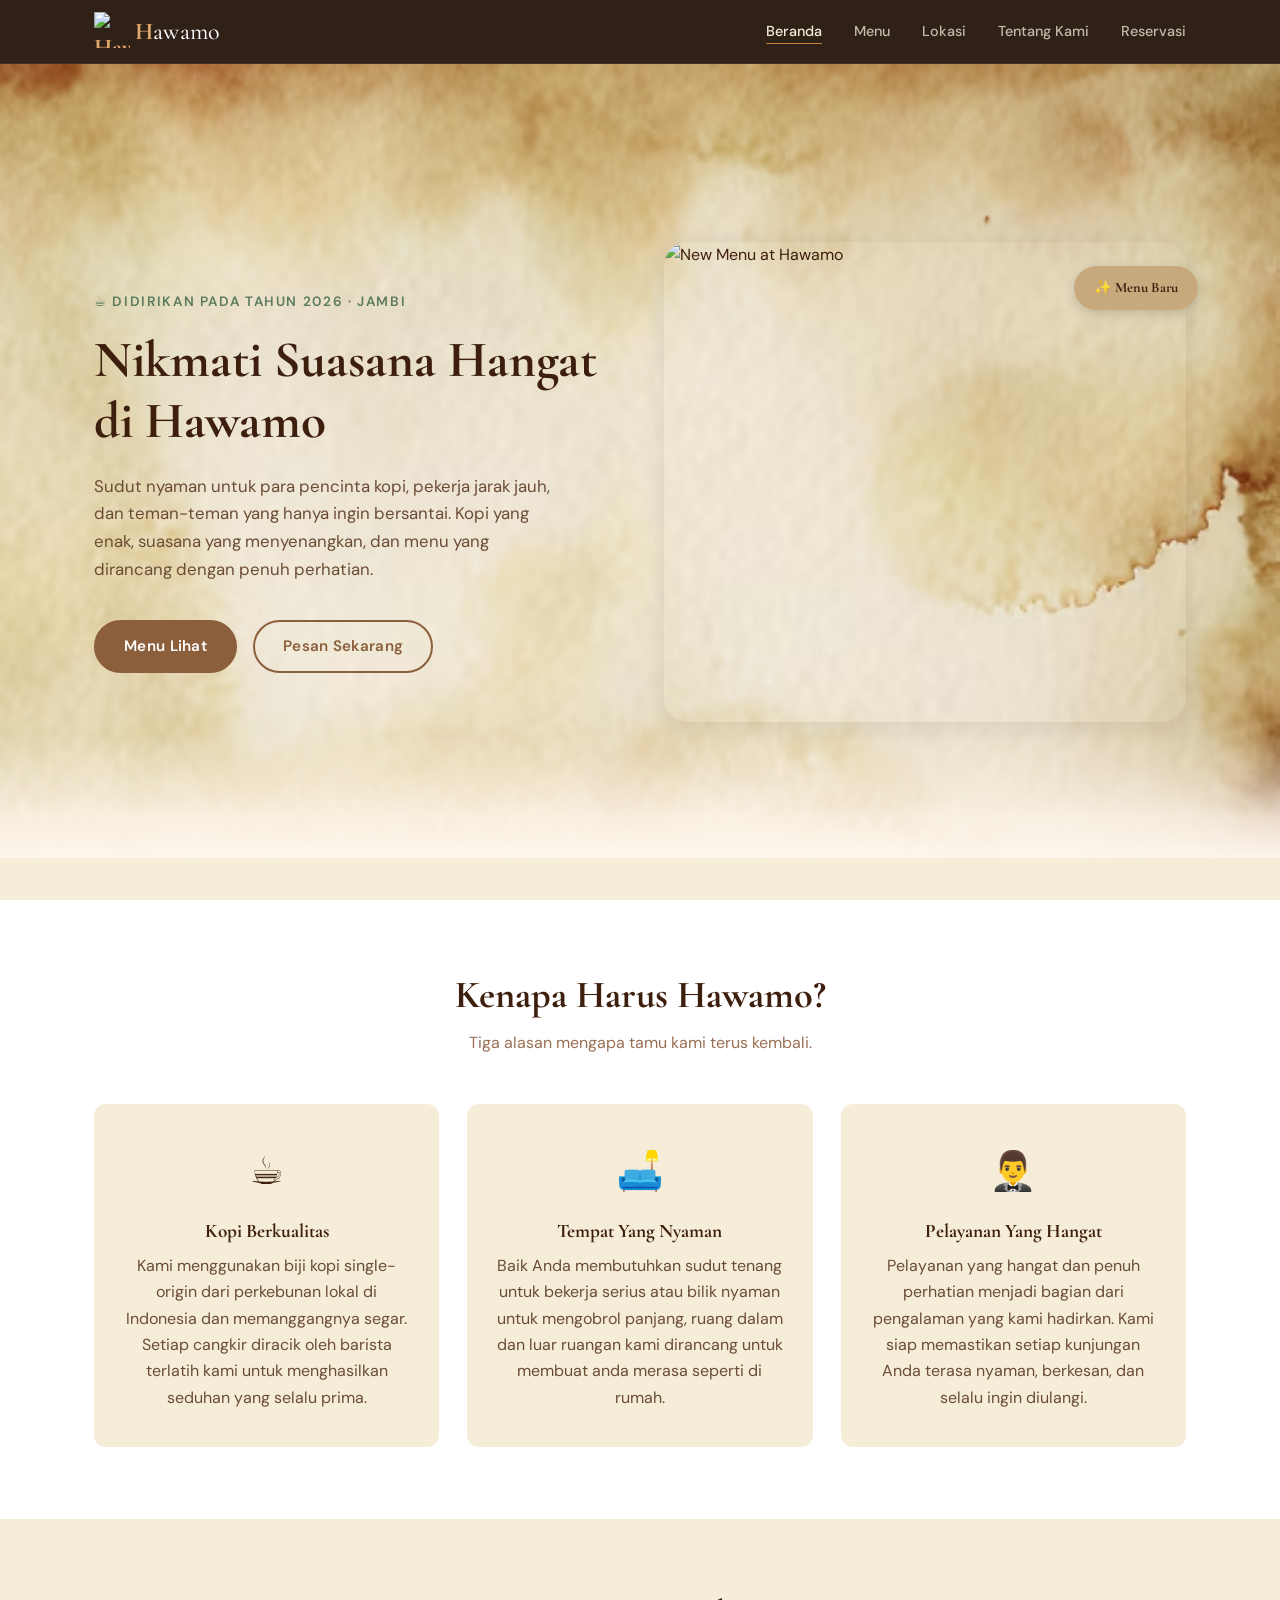
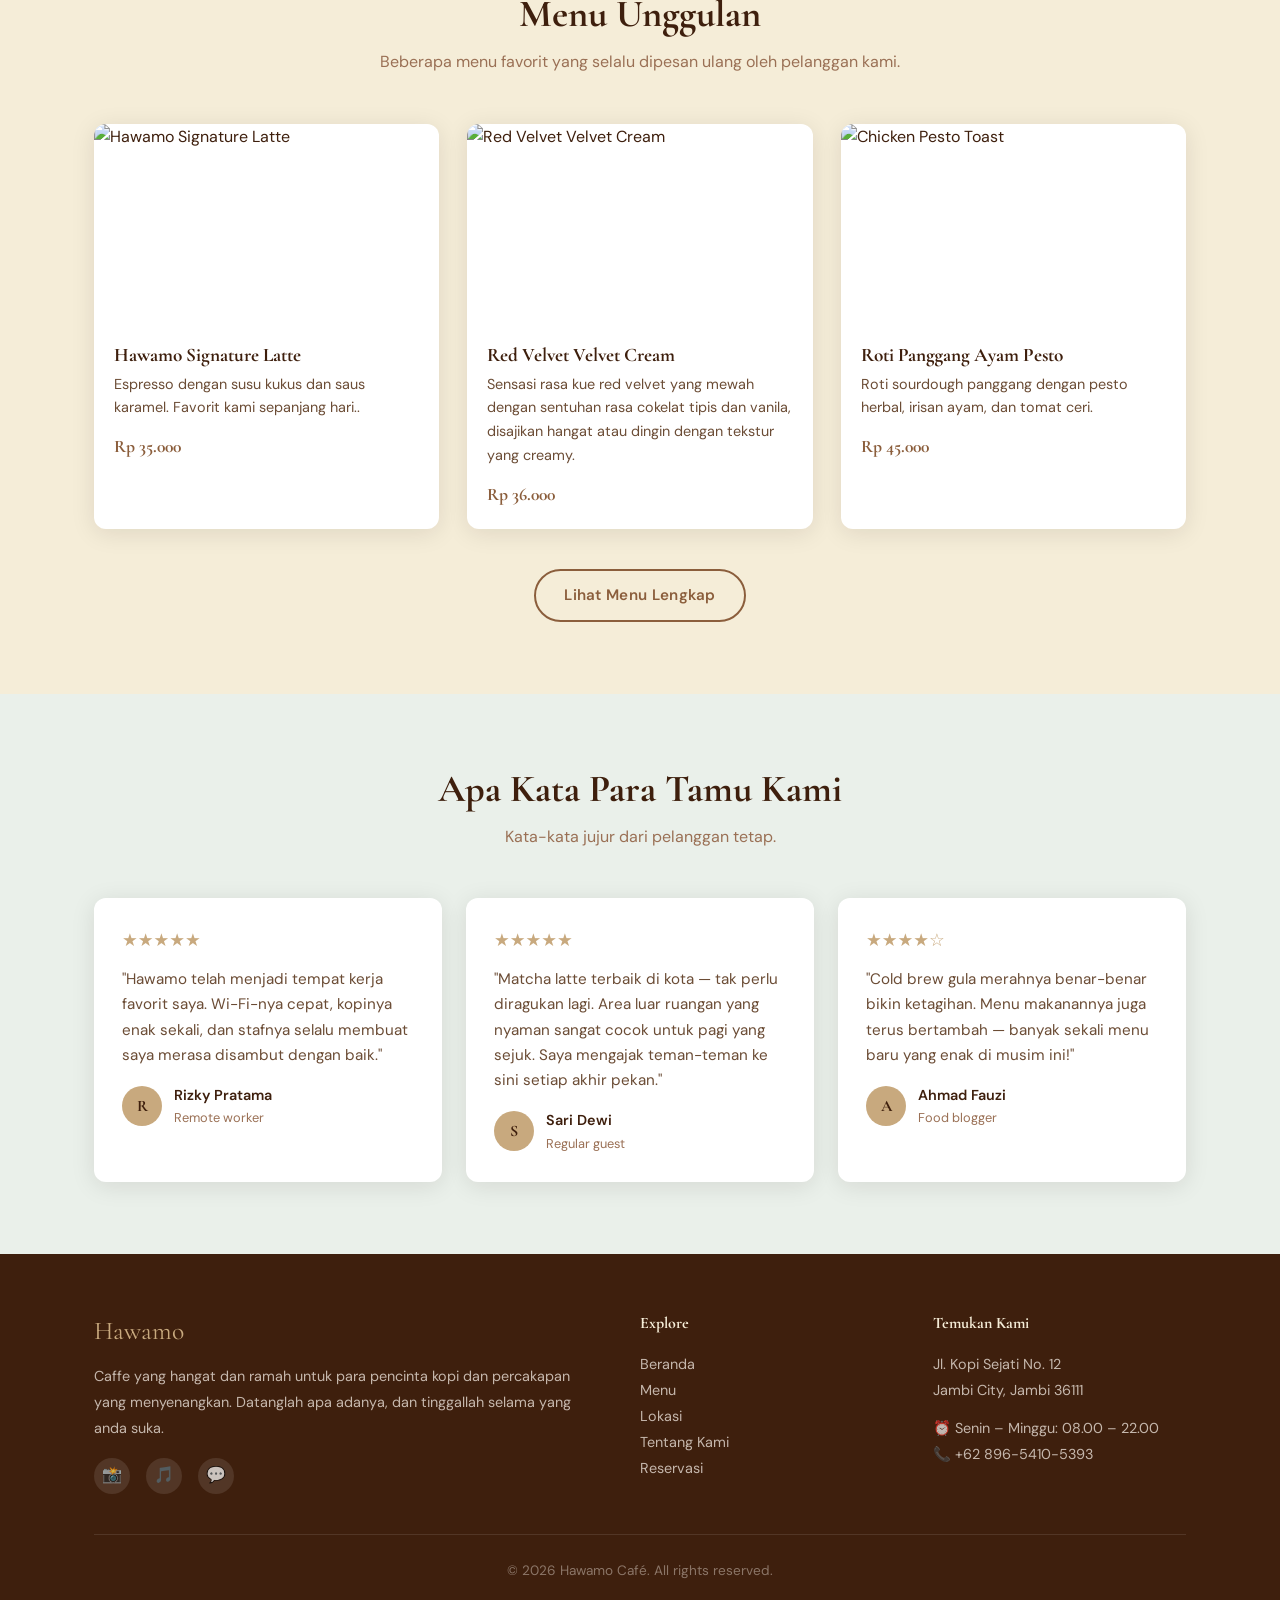
==== commit 6cf4f8df: "Merge branch 'main' of https://github.com/TemanLy/Hawamo-Web_Project" ====
--- a/index.html
+++ b/index.html
@@ -6,6 +6,9 @@
   <title>Hawamo Café — Home</title>
   <link rel="stylesheet" href="style.css" />
   <link rel="icon" href="assets/hawamo.png" type="icon">
+  <link rel="preconnect" href="https://fonts.googleapis.com" />
+  <link rel="preconnect" href="https://fonts.gstatic.com" crossorigin />
+  <link href="https://fonts.googleapis.com/css2?family=Cormorant+Garamond:ital,wght@0,400;0,600;0,700;1,400;1,600&family=DM+Sans:wght@300;400;500&display=swap" rel="stylesheet" />
 
 </head>
 <body>
@@ -13,11 +16,12 @@
   <!-- ===========================
        NAVBAR
        =========================== -->
+  <!-- NAVBAR -->
   <nav class="navbar">
     <div class="container">
       <a href="index.html" class="nav-brand">
-        <img src="assets/hawamo.png" alt="Hawamo-Logo" class="nav-logo">
-        <span class="brand-name"></span>H<span>awamo</span></a>
+        <img src="assets/Logo Navbar.png" alt="Hawamo-Logo" class="nav-logo">
+        H<span>awamo</span></a>
       <ul class="nav-links">
         <li><a href="index.html">Beranda</a></li>
         <li><a href="menu.html">Menu</a></li>
@@ -25,13 +29,11 @@
         <li><a href="about.html">Tentang Kami</a></li>
         <li><a href="reservations.html">Reservasi</a></li>
       </ul>
-      <!-- Hamburger button for mobile -->
       <button class="nav-toggle" aria-label="Toggle navigation">
         <span></span><span></span><span></span>
       </button>
     </div>
   </nav>
-
   <!-- ===========================
        HERO SECTION
        =========================== -->
--- a/style.css
+++ b/style.css
@@ -19,8 +19,26 @@
   --card-hover:   0 8px 32px rgba(62, 31, 13, 0.18);
   --radius:       12px;
   --radius-sm:    8px;
-
-  --font-display: 'Playfair Display', Georgia, serif;
+  /* --- Palet Warna Utama --- */
+  --brown-deep:    #1E1008;   /* Hitam kopi, dipakai sebagai warna gelap utama */
+  --brown-warm:    #5C2E0E;   /* Coklat kopi medium, untuk elemen brand */
+  --brown-mid:     #8B4A1C;   /* Coklat tengah, untuk hover dan border */
+  --amber:         #C8813A;   /* Aksen amber/emas, warna aksen utama */
+  --amber-light:   #E4A96A;   /* Amber muda, untuk hover state aksen */
+  --cream:         #F5EDD8;   /* Krem hangat, background utama halaman terang */
+  --cream-dark:    #EDE0C4;   /* Krem lebih gelap, untuk section bergantian */
+  --ivory:         #FBF7EF;   /* Putih gading, untuk card di atas background krem */
+  --charcoal:      #2C1A0E;   /* Charcoal coklat, teks utama */
+  --charcoal-soft: #4A3728;   /* Charcoal lebih lunak, untuk teks sekunder */
+  --warm-gray:     #8C7B6B;   /* Abu hangat, untuk placeholder dan metadata */
+
+  /* --- Warna Semantik (untuk komponen spesifik) --- */
+  --section-dark-bg:  #1E1008;   /* Background section gelap (hero, featured, dsb) */
+  --section-dark-text: #F5EDD8;  /* Teks di atas background gelap */
+  --card-bg:          var(--ivory);
+  --card-shadow:      0 4px 24px rgba(30, 16, 8, 0.10);
+  --card-shadow-hover:0 12px 40px rgba(30, 16, 8, 0.18);
+  --font-display: 'Cormorant Garamond', Georgia, serif;
   --font-body:    'DM Sans', system-ui, sans-serif;
 
   --nav-h:        64px;
@@ -137,9 +155,9 @@
   top: 0;
   z-index: 1000;
   height: var(--nav-h);
-  background: rgba(255, 248, 241, 0.96);
-  backdrop-filter: blur(8px);
-  border-bottom: 1px solid rgba(200, 169, 126, 0.25);
+  background-color: rgba(30, 16, 8, 0.92);
+  backdrop-filter: blur(12px);
+  border-bottom: 1px solid rgba(200, 129, 58, 0.15);
   display: flex;
   align-items: center;
 }
@@ -156,15 +174,19 @@
   font-family: var(--font-display);
   font-size: 1.5rem;
   font-weight: 700;
-  color: var(--espresso);
+  color: var(--amber-light);
   letter-spacing: 0.01em;
 }
 .nav-logo{
   width: 36px;
   height: 36px;
+  margin-right: 5px;
   object-fit: contain;
 }
-.nav-brand span { color: var(--coffee); }
+.nav-brand span { 
+  color: var(--white); 
+  font-weight: 450;
+}
 
 .nav-links {
   display: flex;
@@ -175,7 +197,7 @@
 .nav-links a {
   font-size: 0.9rem;
   font-weight: 500;
-  color: var(--espresso);
+  color: rgba(245, 237, 216, 0.75);
   position: relative;
   padding-bottom: 4px;
   transition: color 0.2s;
@@ -184,16 +206,20 @@
 .nav-links a::after {
   content: '';
   position: absolute;
-  bottom: 0; left: 0;
-  width: 0; height: 2px;
-  background: var(--coffee);
-  border-radius: 2px;
-  transition: width 0.25s ease;
+  bottom: 0; 
+  left: 0;
+  width: 100%; 
+  height: 1px;
+  background: var(--amber);
+  border-radius: 1px;
+  transition: transform 0.25s ease;
+  transform: scaleX(0);
+  transform-origin: center;
 }
 .nav-links a:hover,
-.nav-links a.active { color: var(--coffee); }
+.nav-links a.active { color: var(--cream); }
 .nav-links a:hover::after,
-.nav-links a.active::after { width: 100%; }
+.nav-links a.active::after { transform: scaleX(1); }
 
 /* Hamburger (mobile) */
 .nav-toggle {
@@ -476,7 +502,7 @@
 /* ===========================
    LOCATION PAGE
    =========================== */
-.map-container {
+.map-container.image-map-wrapper {
   border-radius: var(--radius);
   overflow: hidden;
   box-shadow: var(--card-shadow);
@@ -489,10 +515,79 @@
   border: 2px dashed var(--latte);
   margin-bottom: 56px;
 }
-.map-container iframe {
-  width: 100%; height: 100%; border: none;
-}
-
+
+.image-map {
+  width: 100%;
+  height: 100%;
+  object-fit: cover;
+  display: block;
+}
+
+.pin-1,
+.pin-2,
+.pin-3 {
+  position: absolute;
+  z-index: 5;
+  padding: 0;
+  border: none;
+  background: transparent;
+  color: #d93025;
+  font-size: 36px;
+  line-height: 1;
+  cursor: pointer;
+  transform: translate(-50%, -100%);
+  transition: transform 0.25s ease, filter 0.25s ease;
+  filter: drop-shadow(0 6px 8px rgba(0, 0, 0, 0.28));
+}
+
+.pin-1:hover,
+.pin-2:hover,
+.pin-3:hover {
+  transform: translate(-50%, -120%);
+  filter: drop-shadow(0 10px 12px rgba(0, 0, 0, 0.35));
+}
+
+.pin-label {
+  position: absolute;
+  left: 50%;
+  top: 100%;
+  transform: translateX(-50%);
+  margin-top: 6px;
+  background: var(--white);
+  color: var(--espresso);
+  font-family: var(--font-body);
+  font-size: 0.78rem;
+  font-weight: 600;
+  white-space: nowrap;
+  padding: 5px 10px;
+  border-radius: 999px;
+  box-shadow: var(--card-shadow);
+  opacity: 0;
+  pointer-events: none;
+  transition: opacity 0.2s ease, margin-top 0.2s ease;
+}
+
+.pin-1:hover .pin-label,
+.pin-2:hover .pin-label,
+.pin-3:hover .pin-label {
+  opacity: 1;
+  margin-top: 10px;
+}
+
+.pin-1 {
+  top: 31%;
+  left: 61%;
+}
+
+.pin-2 {
+  top: 24%;
+  left: 44%;
+}
+
+.pin-3 {
+  top: 65%;
+  left: 36%;
+}
 .area-grid {
   display: grid;
   grid-template-columns: repeat(4, 1fr);
@@ -695,6 +790,9 @@
   margin-bottom: 20px;
   display: flex;
   flex-direction: column;
+}
+.form-group span{
+  color: red;
 }
 .form-group label {
   font-size: 0.88rem;
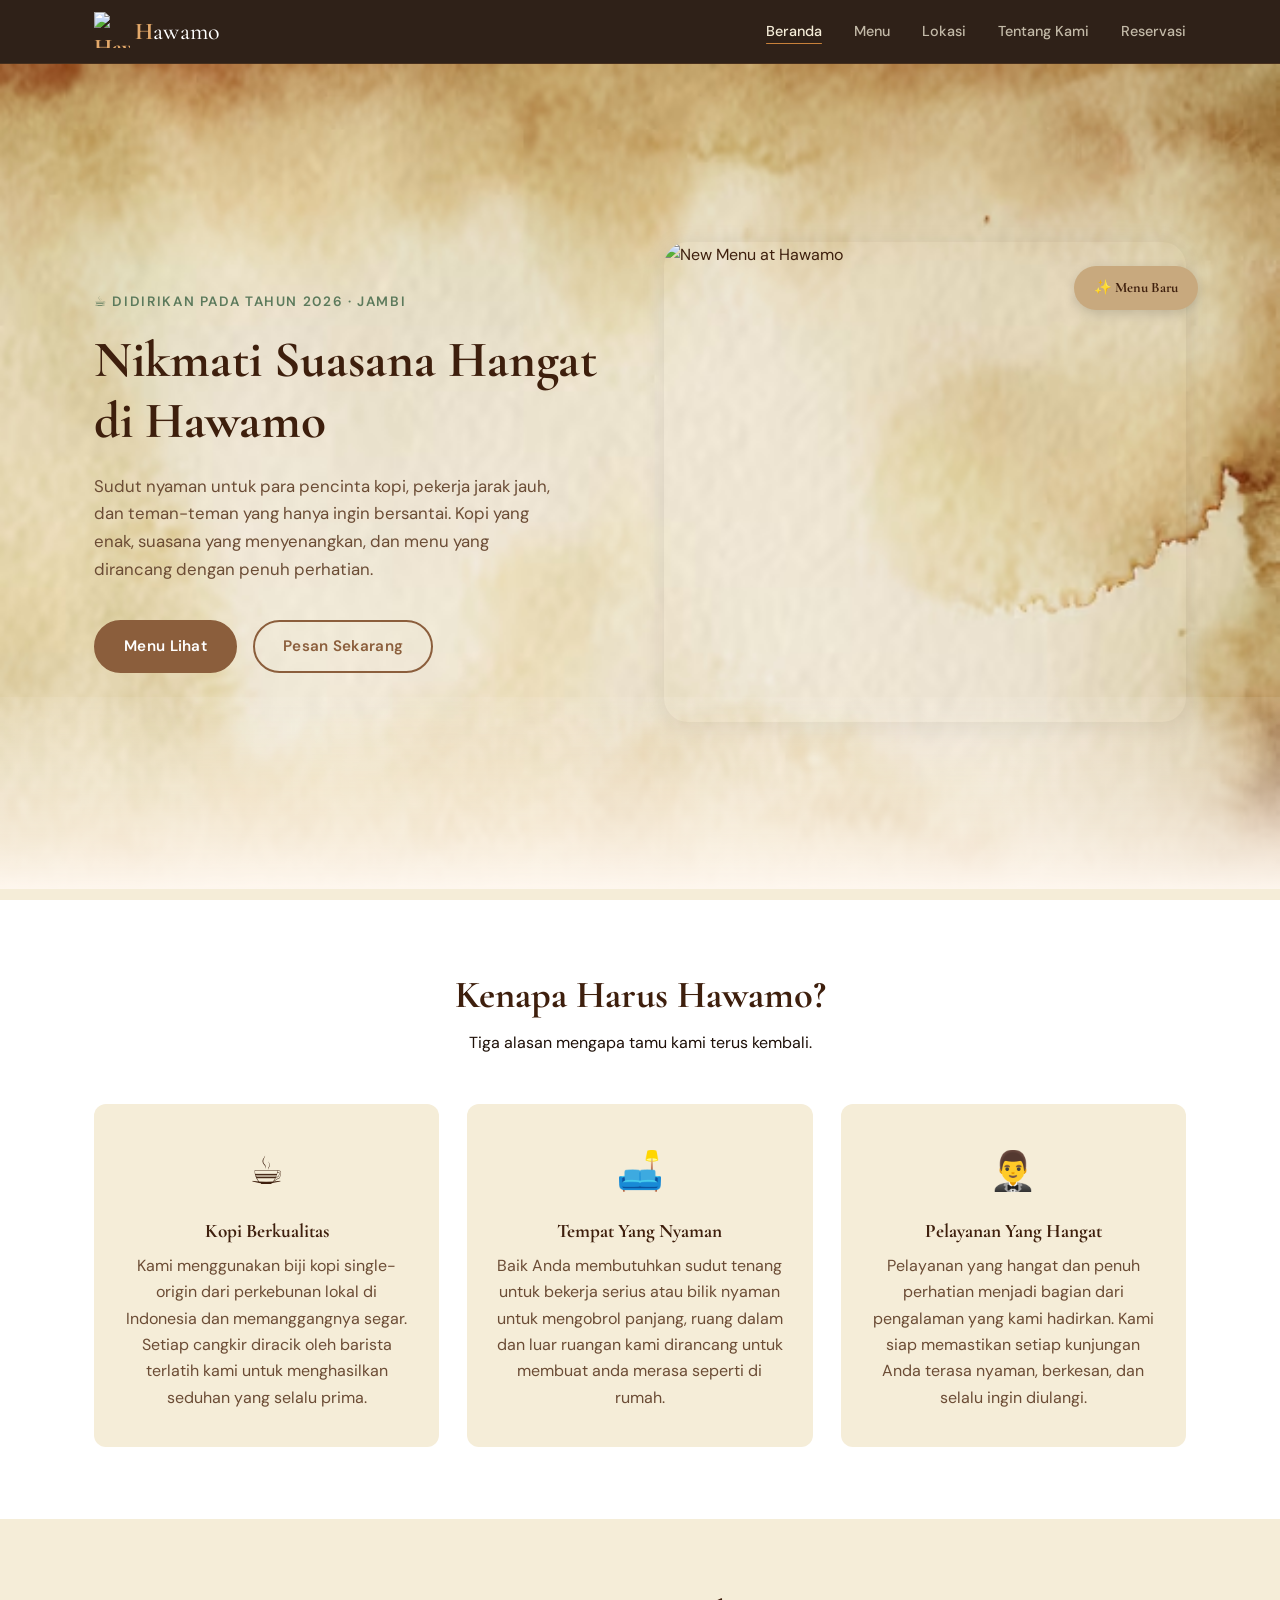
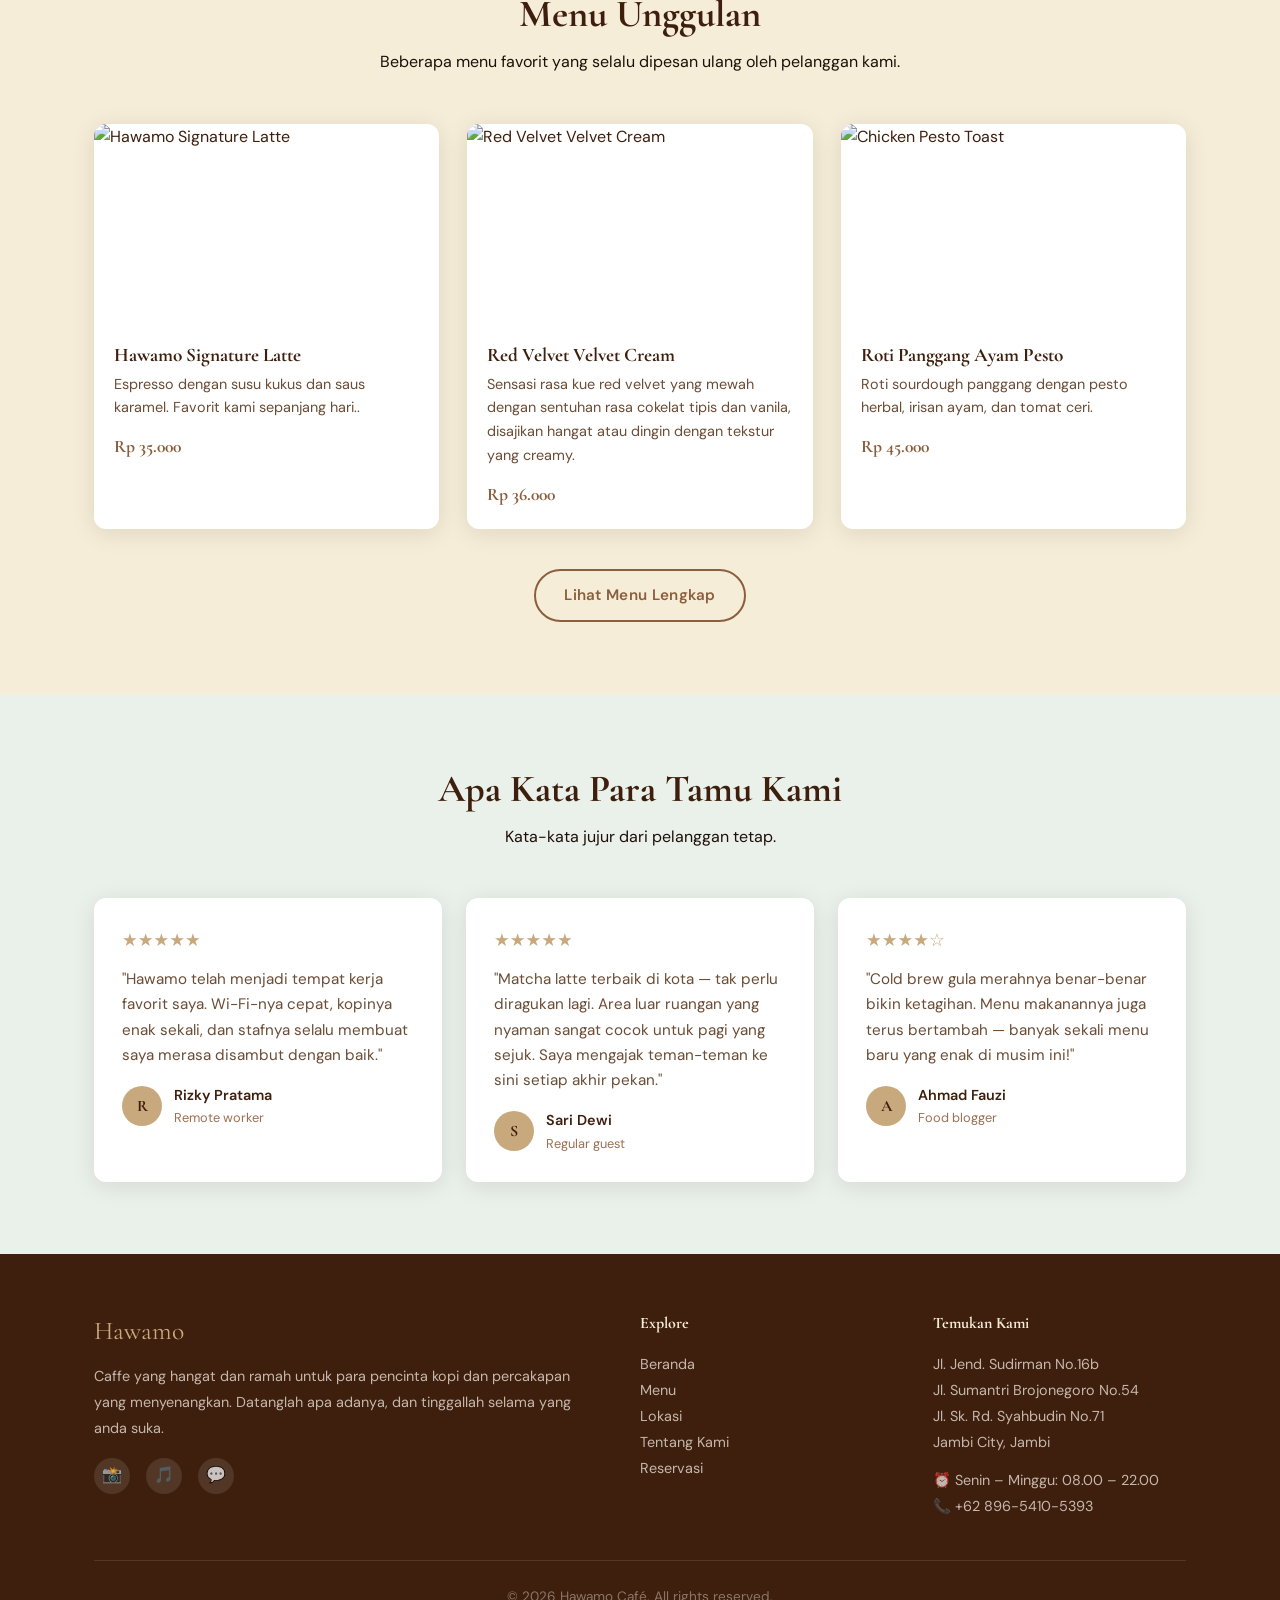
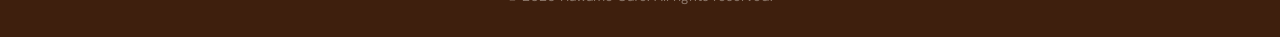
==== commit 7599ad21: "Ubah alamat footer" ====
--- a/index.html
+++ b/index.html
@@ -195,13 +195,10 @@
     </div>
   </section>
 
-  <!-- ===========================
-       FOOTER
-       =========================== -->
+  <!-- FOOTER -->
   <footer>
     <div class="container">
       <div class="footer-grid">
-        <!-- Brand column -->
         <div>
           <div class="footer-brand-name">Hawamo</div>
           <p>Caffe yang hangat dan ramah untuk para pencinta kopi dan percakapan yang menyenangkan. Datanglah apa adanya, dan tinggallah selama yang anda suka.</p>
@@ -211,8 +208,6 @@
             <a href="#" aria-label="WhatsApp">💬</a>
           </div>
         </div>
-
-        <!-- Quick links -->
         <div>
           <h4>Explore</h4>
           <ul>
@@ -223,16 +218,13 @@
             <li><a href="reservations.html">Reservasi</a></li>
           </ul>
         </div>
-
-        <!-- Contact info -->
         <div>
           <h4>Temukan Kami</h4>
-          <p>Jl. Kopi Sejati No. 12<br/>Jambi City, Jambi 36111</p>
+          <p>Jl. Jend. Sudirman No.16b<br>Jl. Sumantri Brojonegoro No.54<br>Jl. Sk. Rd. Syahbudin No.71<br/>Jambi City, Jambi</p>
           <p style="margin-top:12px;">⏰ Senin – Minggu: 08.00 – 22.00</p>
           <p>📞 +62 896-5410-5393</p>
         </div>
       </div>
-
       <hr class="footer-divider" />
       <p class="footer-copy">© 2026 Hawamo Café. All rights reserved.</p>
     </div>
--- a/style.css
+++ b/style.css
@@ -142,9 +142,14 @@
 }
 .section-subtitle {
   text-align: center;
-  color: #9A7055;
+  color: var(--brown-deep);
   margin-bottom: 48px;
   font-size: 1rem;
+}
+.title-nilai{
+  text-align: center;
+  margin-bottom: 12px;
+  color: var(--ivory);
 }
 
 /* ===========================
@@ -260,13 +265,15 @@
   pointer-events: none;
   display: block;
   width: 100%;
+  top: 610px;
 
   background: linear-gradient(
     to top,
     var(--cream) 5%,
     rgba(255, 248, 241, 0.97) 5%,
-    rgba(255, 248, 241, 0.78) 10%,
-    rgba(255, 255, 255, 0) 20%
+    rgba(255, 248, 241, 0.1) 90%,
+    rgba(255, 248, 241, 0.78) 70%,
+    rgba(255, 255, 255, 0) 0%
   );
 }
 
@@ -459,10 +466,20 @@
    PAGE HEADER (inner pages)
    =========================== */
 .page-header {
-  background: linear-gradient(135deg, var(--espresso) 0%, #5C2E10 100%);
+  position: relative;
+  background-color: var(--brown-deep);
   color: var(--cream);
   text-align: center;
   padding: 72px 24px;
+}
+.page-header::before{
+  content: '';
+  position: absolute;
+  inset: 0;
+  background: radial-gradient(ellipse at 30% 50%,
+    rgba(92, 46, 14, 0.5) 0%,
+    transparent 60%);
+  pointer-events: none;
 }
 .page-header h1 { color: var(--cream); margin-bottom: 12px; }
 .page-header p  { color: rgba(255,248,241,0.75); font-size: 1.05rem; }
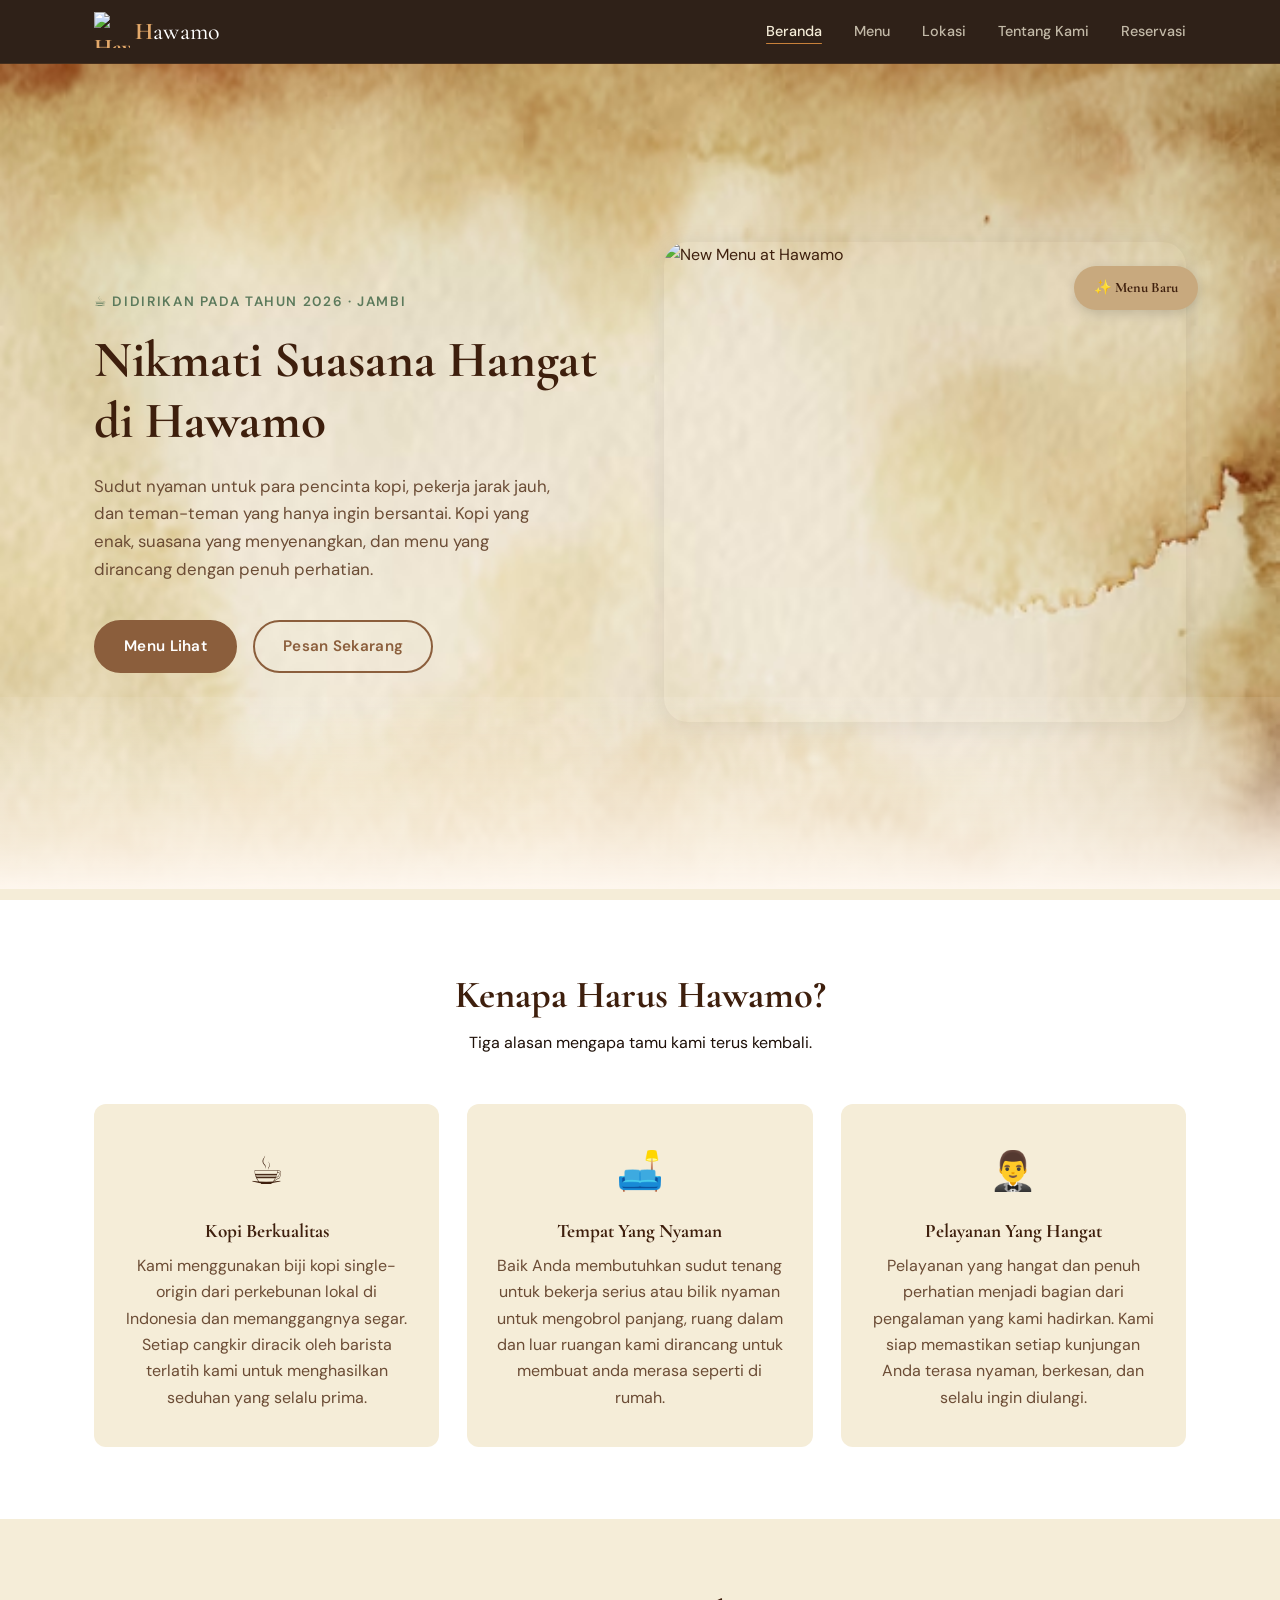
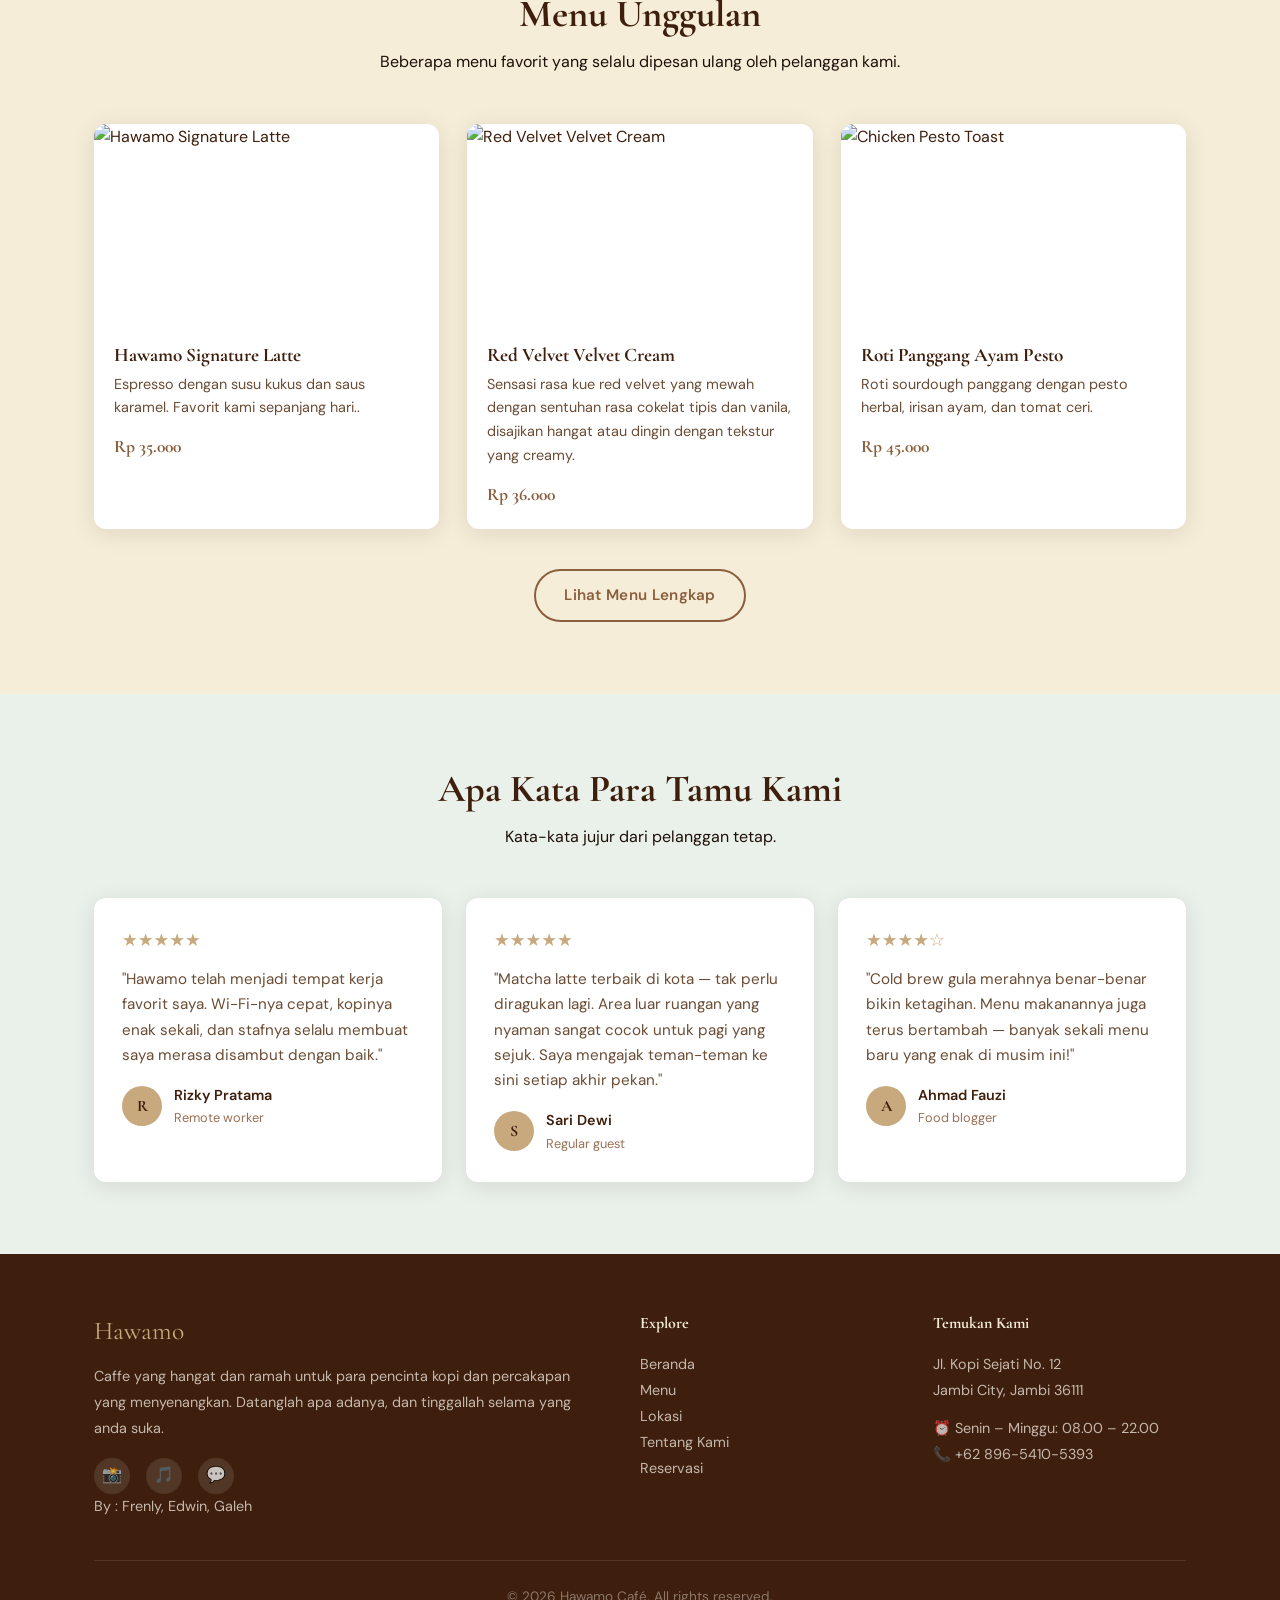
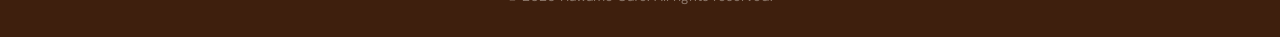
==== commit f08808c4: "kasih identitas di footer" ====
--- a/index.html
+++ b/index.html
@@ -195,10 +195,13 @@
     </div>
   </section>
 
-  <!-- FOOTER -->
+  <!-- ===========================
+       FOOTER
+       =========================== -->
   <footer>
     <div class="container">
       <div class="footer-grid">
+        <!-- Brand column -->
         <div>
           <div class="footer-brand-name">Hawamo</div>
           <p>Caffe yang hangat dan ramah untuk para pencinta kopi dan percakapan yang menyenangkan. Datanglah apa adanya, dan tinggallah selama yang anda suka.</p>
@@ -207,7 +210,10 @@
             <a href="#" aria-label="TikTok">🎵</a>
             <a href="#" aria-label="WhatsApp">💬</a>
           </div>
-        </div>
+          <p>By : Frenly, Edwin, Galeh</p>
+        </div>
+
+        <!-- Quick links -->
         <div>
           <h4>Explore</h4>
           <ul>
@@ -218,13 +224,16 @@
             <li><a href="reservations.html">Reservasi</a></li>
           </ul>
         </div>
+
+        <!-- Contact info -->
         <div>
           <h4>Temukan Kami</h4>
-          <p>Jl. Jend. Sudirman No.16b<br>Jl. Sumantri Brojonegoro No.54<br>Jl. Sk. Rd. Syahbudin No.71<br/>Jambi City, Jambi</p>
+          <p>Jl. Kopi Sejati No. 12<br/>Jambi City, Jambi 36111</p>
           <p style="margin-top:12px;">⏰ Senin – Minggu: 08.00 – 22.00</p>
           <p>📞 +62 896-5410-5393</p>
         </div>
       </div>
+
       <hr class="footer-divider" />
       <p class="footer-copy">© 2026 Hawamo Café. All rights reserved.</p>
     </div>
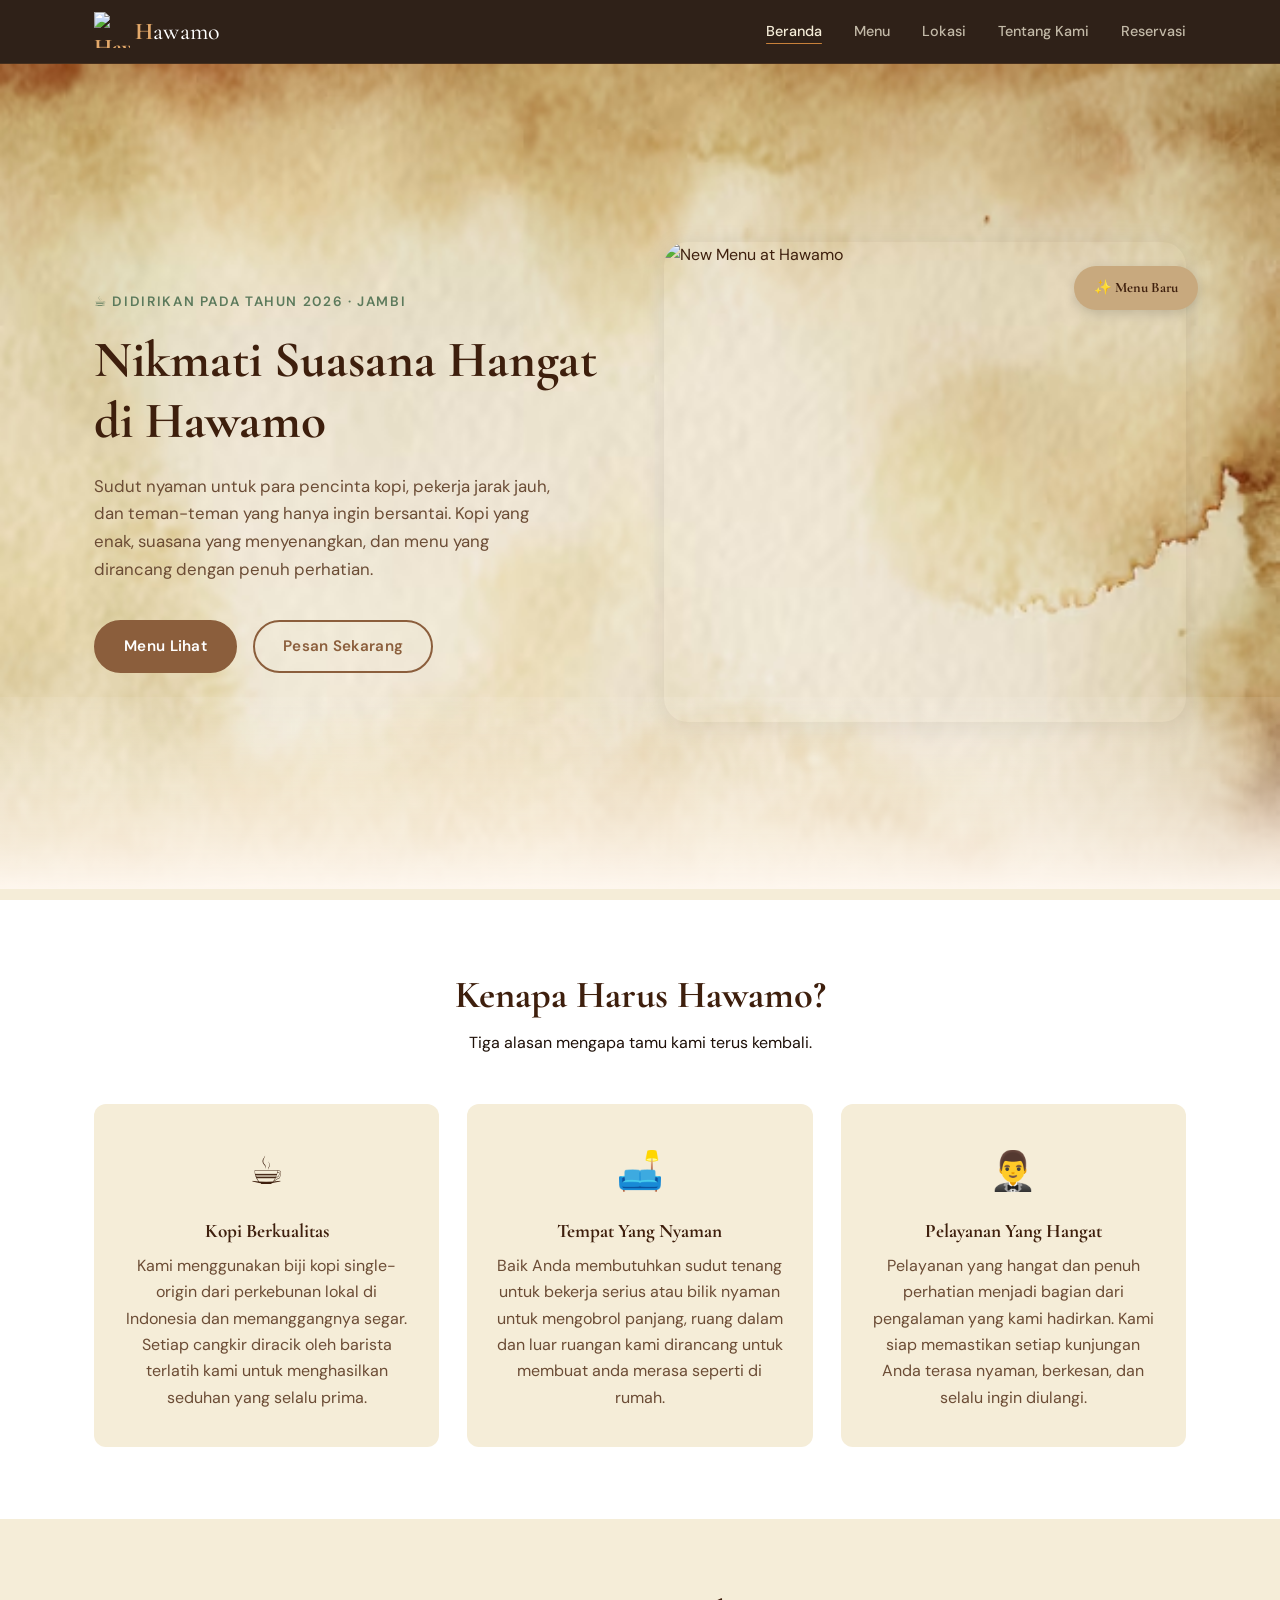
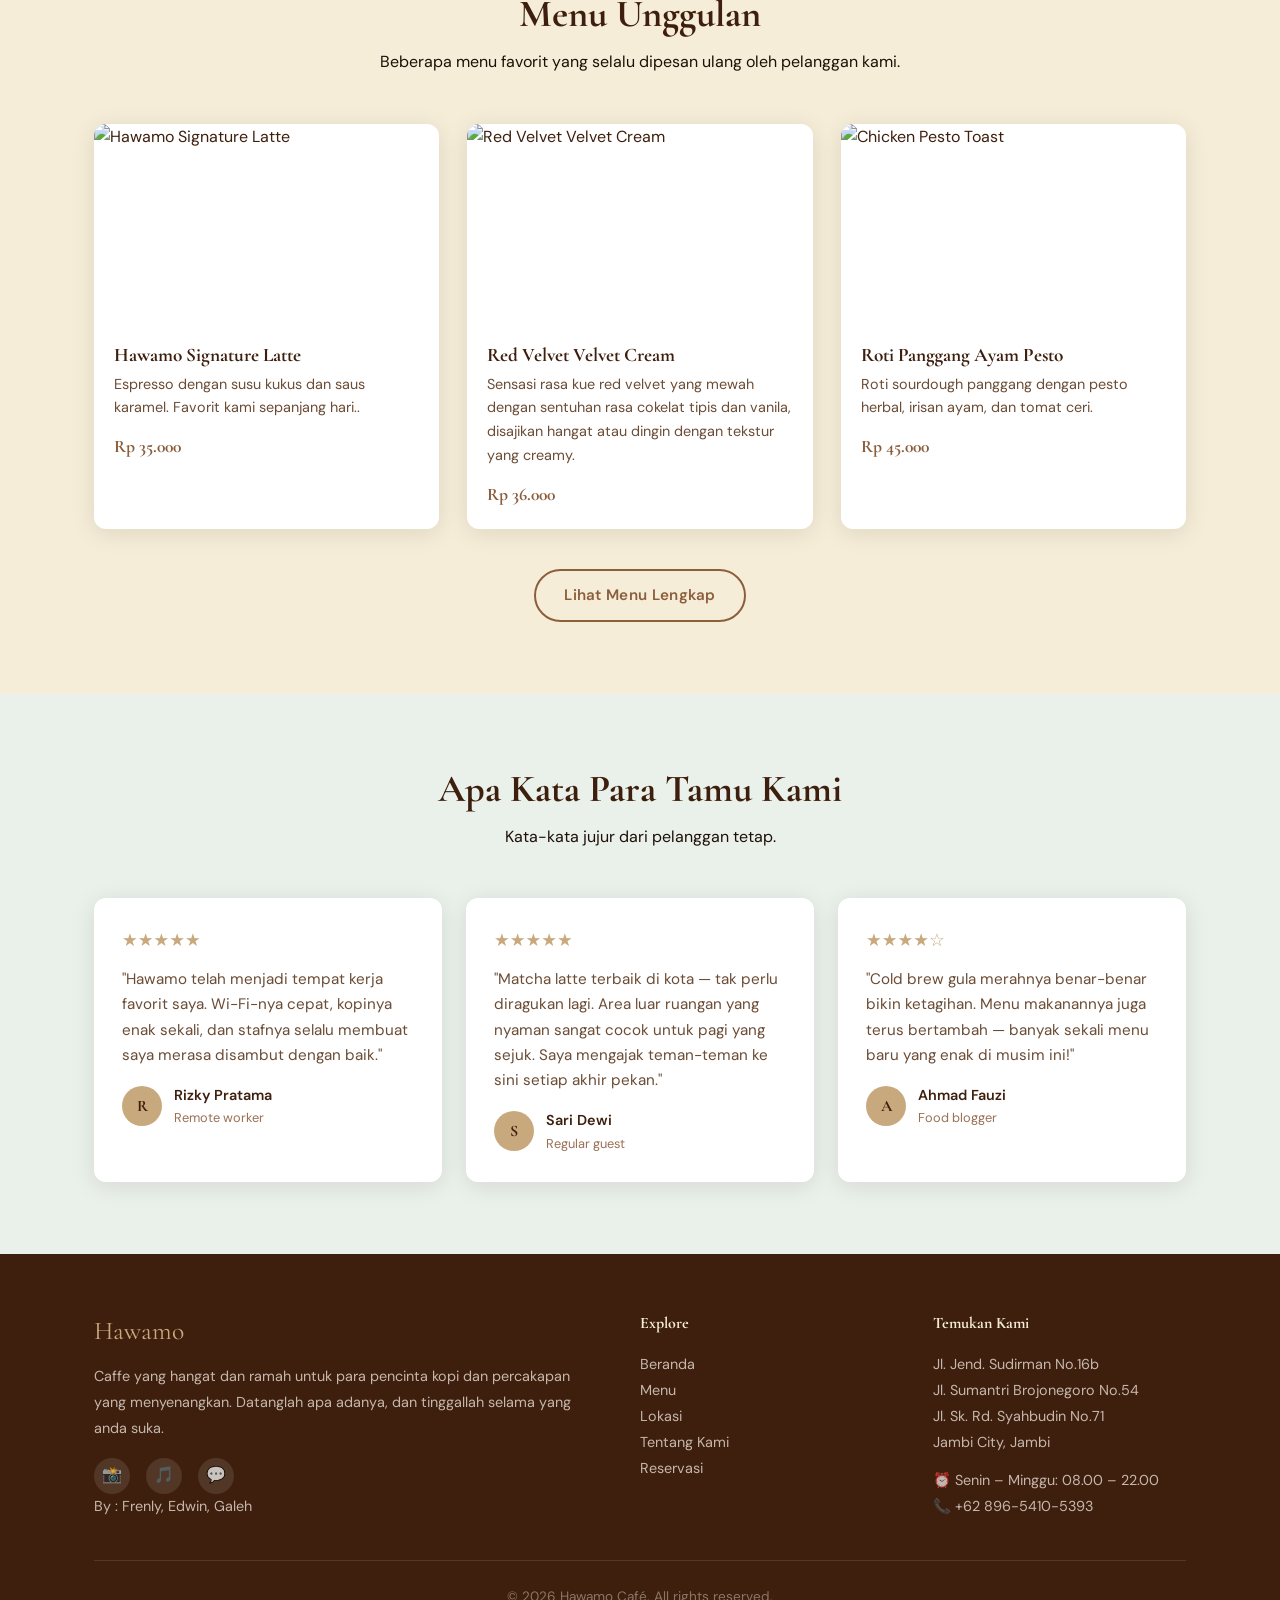
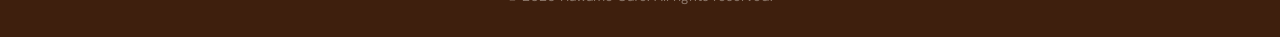
==== commit 8ef9e276: "Merge branch 'main' of https://github.com/TemanLy/Hawamo-Web_Project" ====
--- a/index.html
+++ b/index.html
@@ -195,13 +195,10 @@
     </div>
   </section>
 
-  <!-- ===========================
-       FOOTER
-       =========================== -->
+  <!-- FOOTER -->
   <footer>
     <div class="container">
       <div class="footer-grid">
-        <!-- Brand column -->
         <div>
           <div class="footer-brand-name">Hawamo</div>
           <p>Caffe yang hangat dan ramah untuk para pencinta kopi dan percakapan yang menyenangkan. Datanglah apa adanya, dan tinggallah selama yang anda suka.</p>
@@ -212,8 +209,6 @@
           </div>
           <p>By : Frenly, Edwin, Galeh</p>
         </div>
-
-        <!-- Quick links -->
         <div>
           <h4>Explore</h4>
           <ul>
@@ -224,16 +219,13 @@
             <li><a href="reservations.html">Reservasi</a></li>
           </ul>
         </div>
-
-        <!-- Contact info -->
         <div>
           <h4>Temukan Kami</h4>
-          <p>Jl. Kopi Sejati No. 12<br/>Jambi City, Jambi 36111</p>
+          <p>Jl. Jend. Sudirman No.16b<br>Jl. Sumantri Brojonegoro No.54<br>Jl. Sk. Rd. Syahbudin No.71<br/>Jambi City, Jambi</p>
           <p style="margin-top:12px;">⏰ Senin – Minggu: 08.00 – 22.00</p>
           <p>📞 +62 896-5410-5393</p>
         </div>
       </div>
-
       <hr class="footer-divider" />
       <p class="footer-copy">© 2026 Hawamo Café. All rights reserved.</p>
     </div>
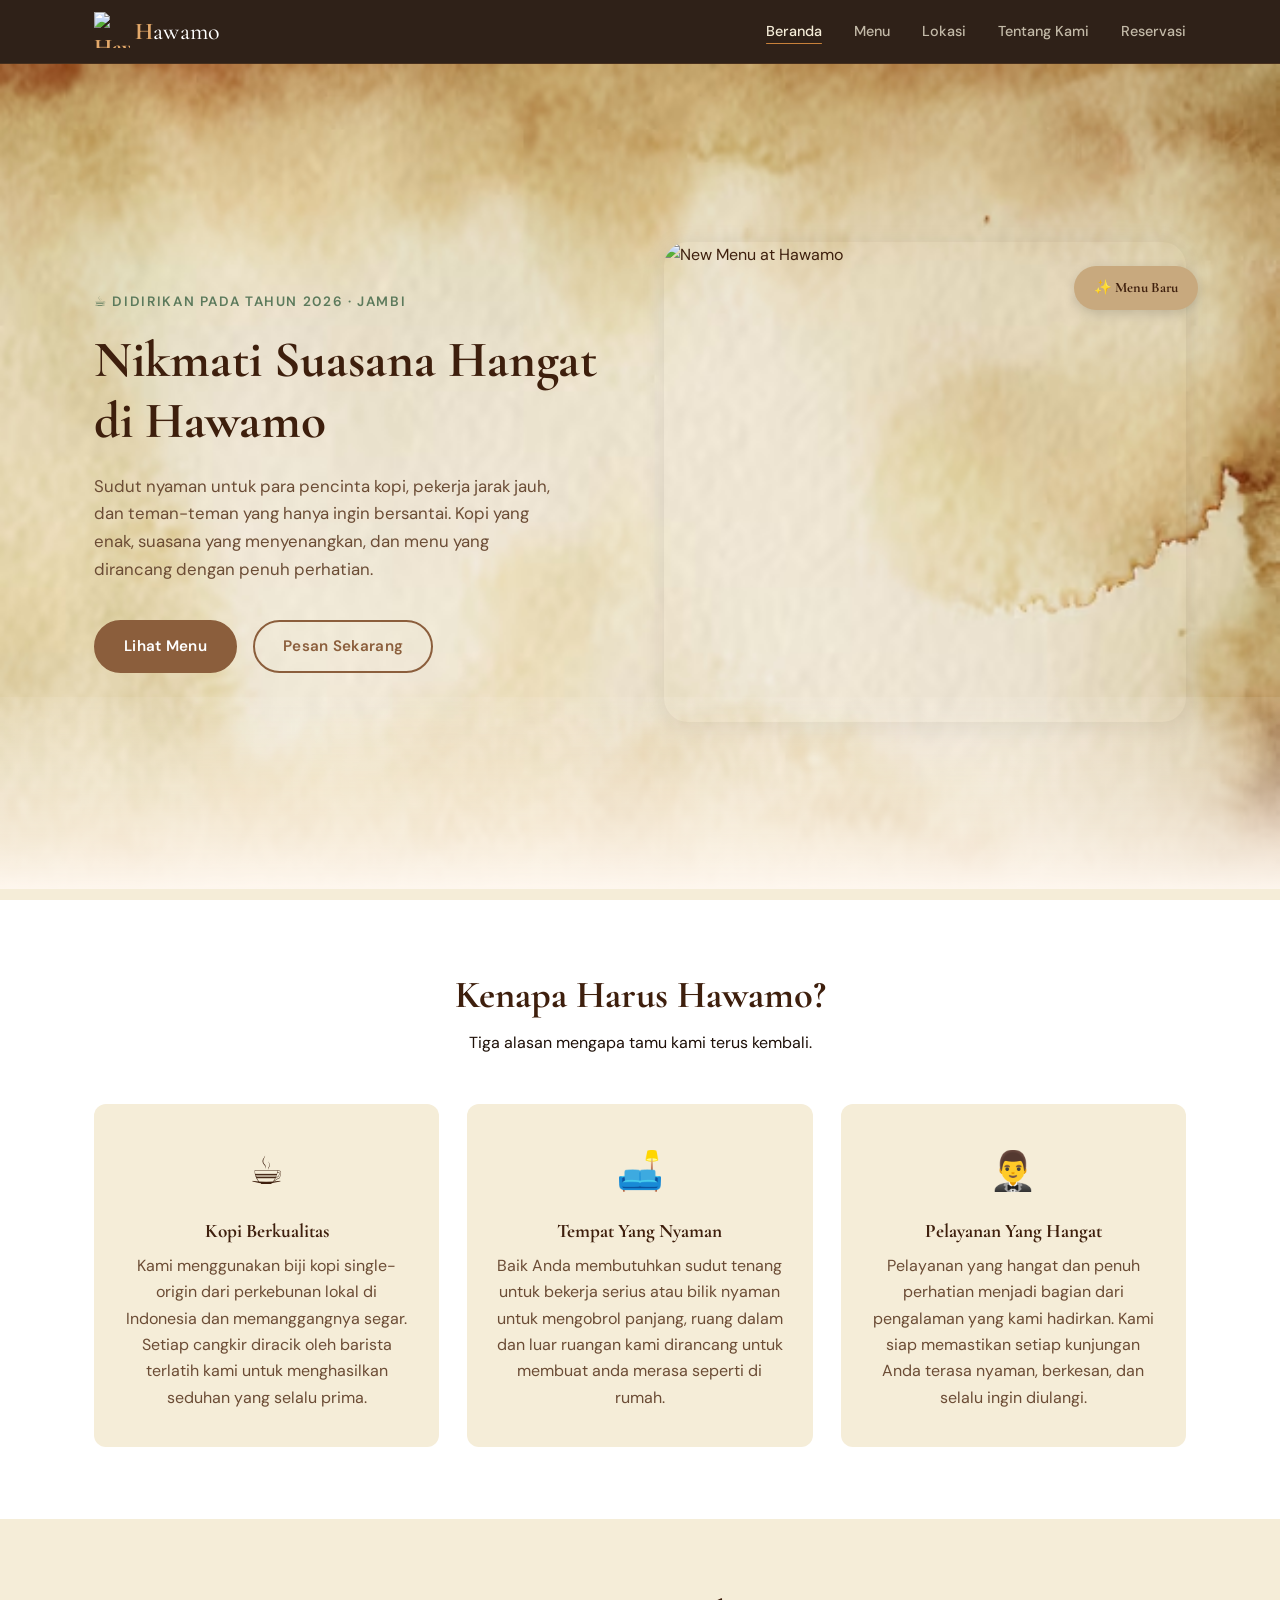
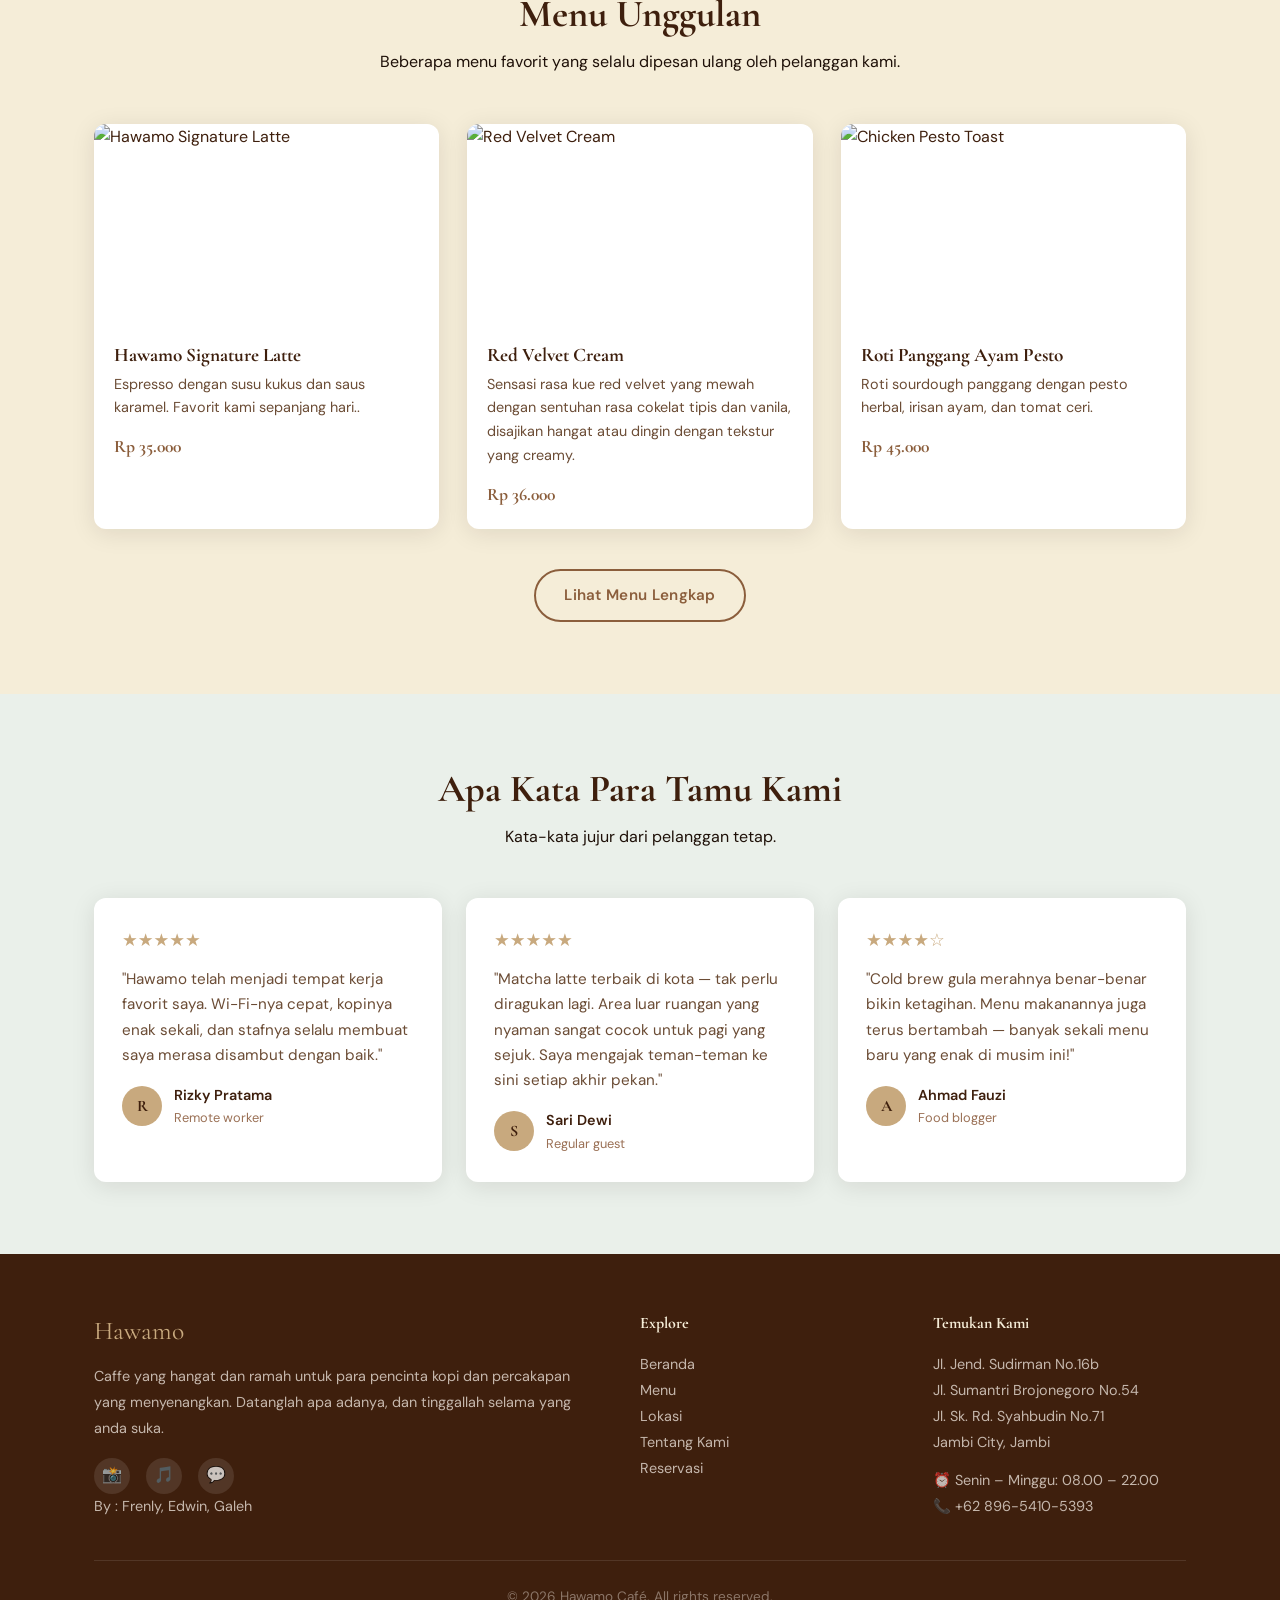
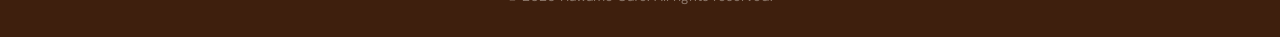
==== commit 80ef04e6: "Revisi Final" ====
--- a/index.html
+++ b/index.html
@@ -23,7 +23,7 @@
         <img src="assets/Logo Navbar.png" alt="Hawamo-Logo" class="nav-logo">
         H<span>awamo</span></a>
       <ul class="nav-links">
-        <li><a href="index.html">Beranda</a></li>
+        <li><a href="index.html" class="active">Beranda</a></li>
         <li><a href="menu.html">Menu</a></li>
         <li><a href="location.html">Lokasi</a></li>
         <li><a href="about.html">Tentang Kami</a></li>
@@ -46,7 +46,7 @@
         <h1>Nikmati Suasana Hangat di Hawamo</h1>
         <p>Sudut nyaman untuk para pencinta kopi, pekerja jarak jauh, dan teman-teman yang hanya ingin bersantai. Kopi yang enak, suasana yang menyenangkan, dan menu yang dirancang dengan penuh perhatian.</p>
         <div class="hero-actions">
-          <a href="menu.html" class="btn btn-primary">Menu Lihat</a>
+          <a href="menu.html" class="btn btn-primary">Lihat Menu</a>
           <a href="reservations.html" class="btn btn-outline">Pesan Sekarang</a>
         </div>
       </div>
@@ -55,7 +55,7 @@
       <div class="hero-image">
         <!-- Placeholder image using a warm gradient tile -->
         <img
-          src="https://images.unsplash.com/photo-1495474472287-4d71bcdd2085?w=700&q=80"
+          src="assets/New Menu.png"
           alt="New Menu at Hawamo"
           loading="lazy"
         />
@@ -118,10 +118,10 @@
         <div class="menu-card reveal">
           <img
             src="https://jakartapowdersupply.com/wp-content/uploads/2024/09/minuman-red-velvet-2.jpg"
-            alt="Red Velvet Velvet Cream"
+            alt="Red Velvet Cream"
           />
           <div class="menu-card-body">
-            <h3>Red Velvet Velvet Cream</h3>
+            <h3>Red Velvet Cream</h3>
             <p>Sensasi rasa kue red velvet yang mewah dengan sentuhan rasa cokelat tipis dan vanila, disajikan hangat atau dingin dengan tekstur yang creamy.</p>
             <span class="menu-price">Rp 36.000</span>
           </div>
--- a/style.css
+++ b/style.css
@@ -299,6 +299,7 @@
   border-radius: 24px;
   height: 480px;
   object-fit: cover;
+  object-position: center 60%;
   box-shadow: var(--card-shadow);
 }
 /* "New Menu" badge */
@@ -471,19 +472,65 @@
   color: var(--cream);
   text-align: center;
   padding: 72px 24px;
-}
-.page-header::before{
-  content: '';
+  overflow: hidden;
+}
+
+.page-header::before {
+  content: "";
   position: absolute;
   inset: 0;
-  background: radial-gradient(ellipse at 30% 50%,
+  background: radial-gradient(
+    ellipse at 30% 50%,
     rgba(92, 46, 14, 0.5) 0%,
-    transparent 60%);
+    transparent 60%
+  );
   pointer-events: none;
-}
-.page-header h1 { color: var(--cream); margin-bottom: 12px; }
-.page-header p  { color: rgba(255,248,241,0.75); font-size: 1.05rem; }
-
+  z-index: 0;
+}
+
+.page-header::after {
+  content: "";
+  position: absolute;
+  left: 40px;
+  top: 50%;
+  width: 360px;
+  height: 360px;
+  background-image: url("assets/Logo menyamping.png");
+  background-repeat: no-repeat;
+  background-size: 360px auto;
+  background-position:left 40px center;
+  transform: translateY(-50%) translateX(-24px);
+  opacity: 0;
+  animation: logoFadeIn 1.5s ease forwards;
+  pointer-events: none;
+  z-index: 1;
+}
+
+.page-header h1 {
+  position: relative;
+  z-index: 2;
+  color: var(--cream);
+  margin-bottom: 12px;
+}
+
+.page-header p {
+  position: relative;
+  z-index: 2;
+  color: rgba(255, 248, 241, 0.75);
+  font-size: 1.05rem;
+}
+
+@keyframes logoFadeIn {
+  from {
+    opacity: 0;
+    transform: translateY(-50%) translateX(-24px);
+  }
+
+  to {
+    opacity: 0.25;
+    transform: translateY(-50%) translateX(0);
+  }
+}
 /* ===========================
    MENU PAGE
    =========================== */
